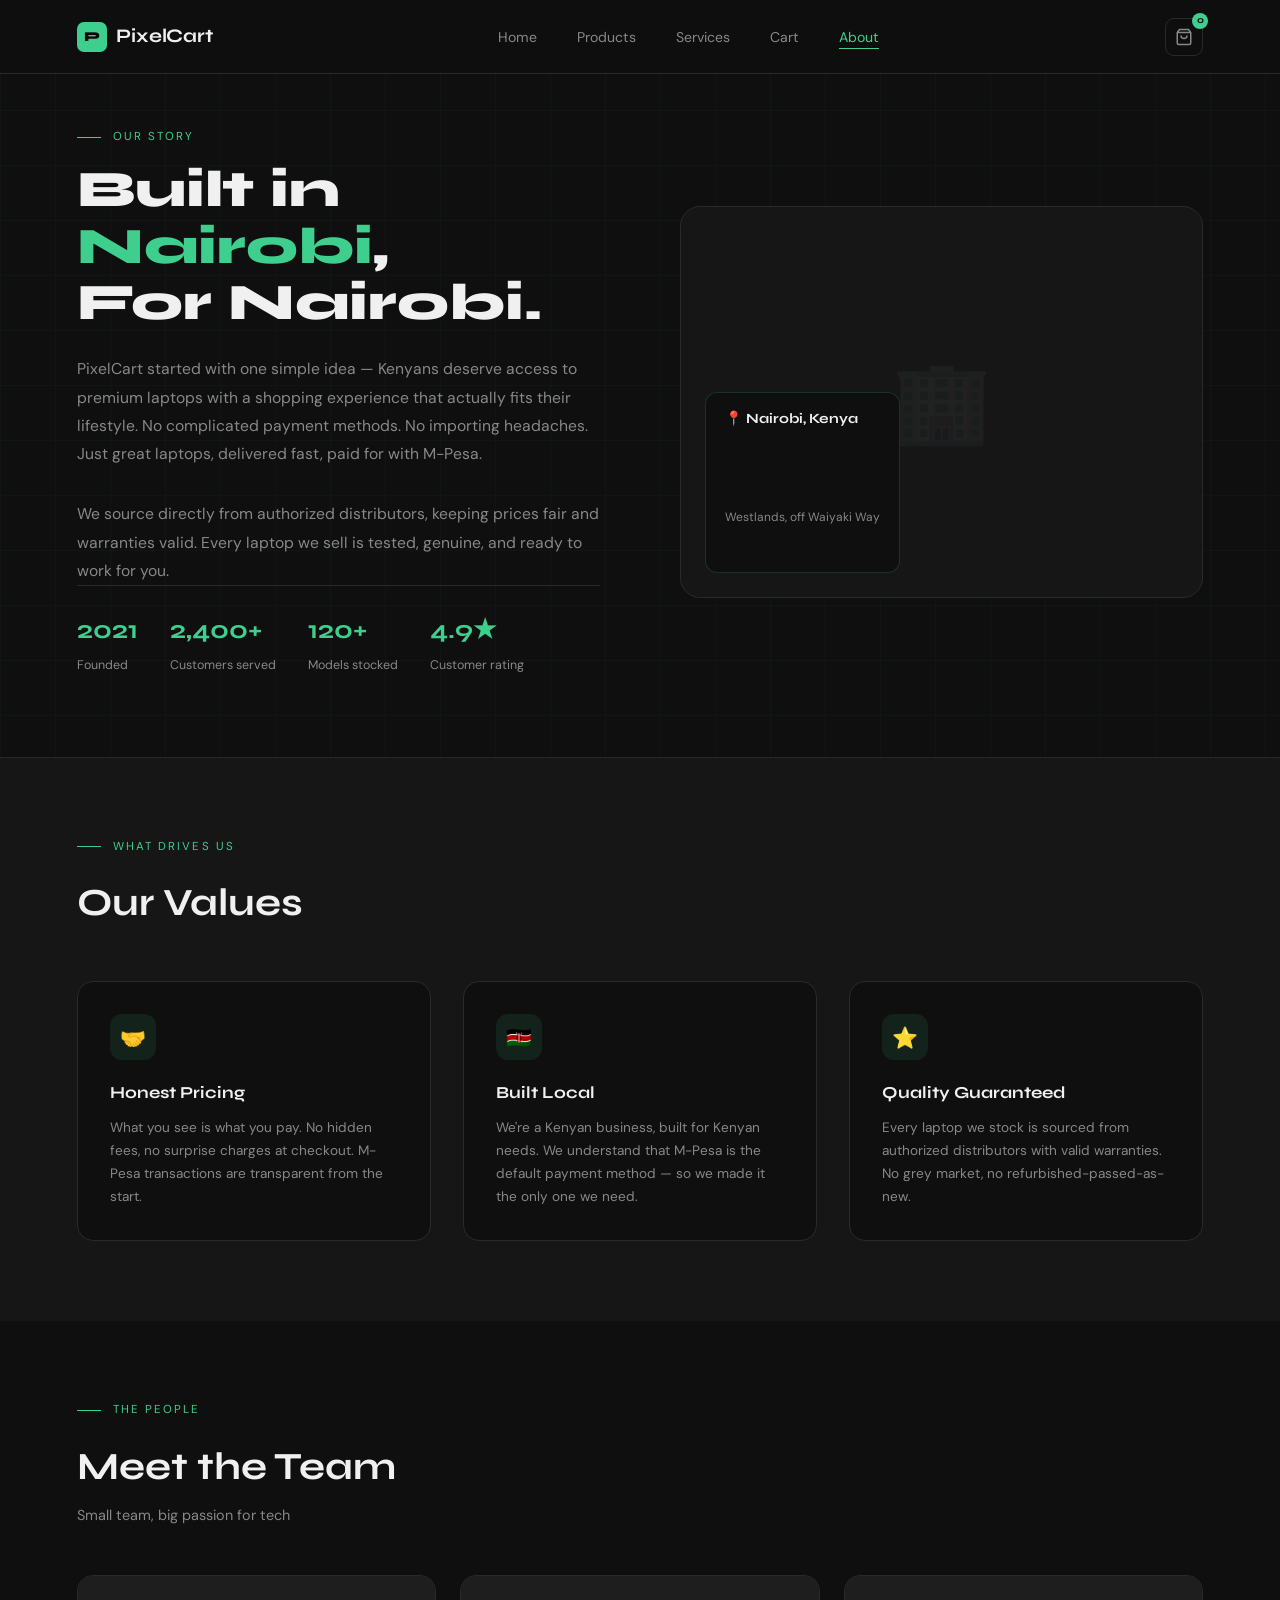
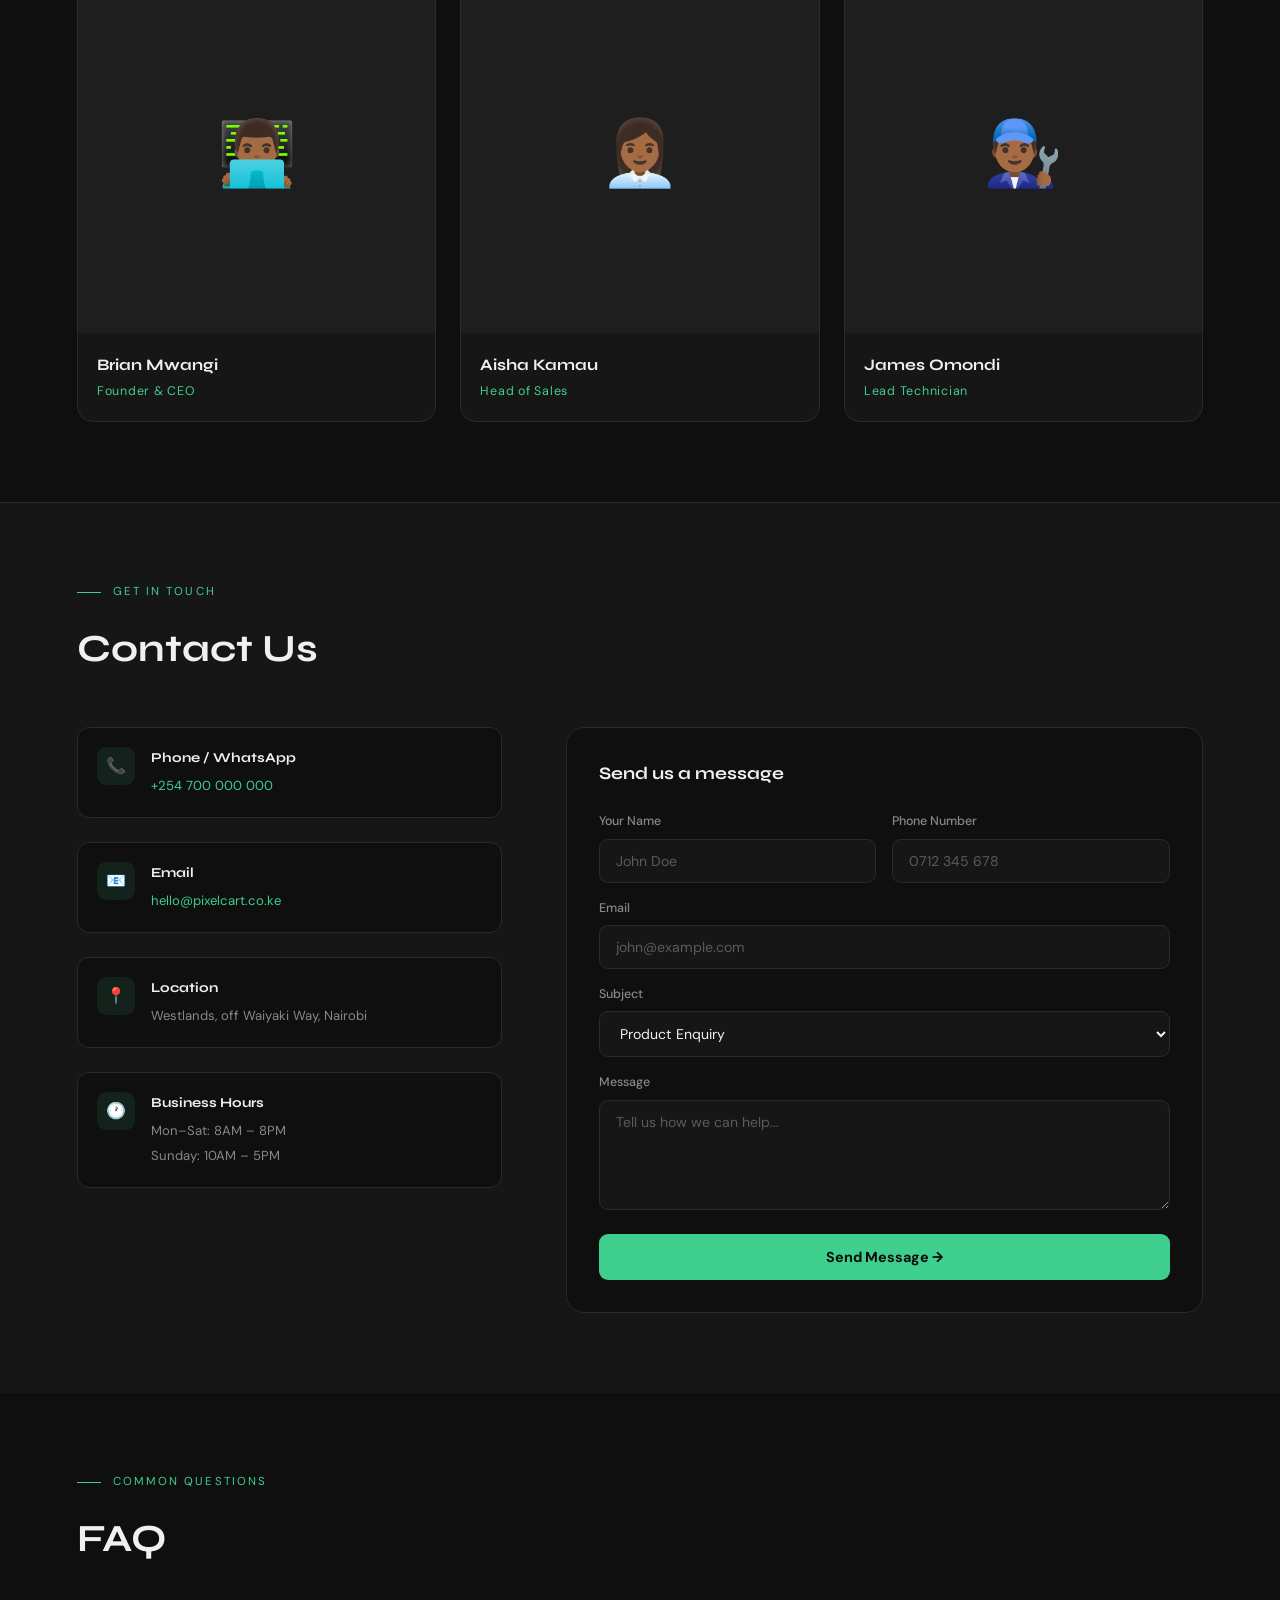
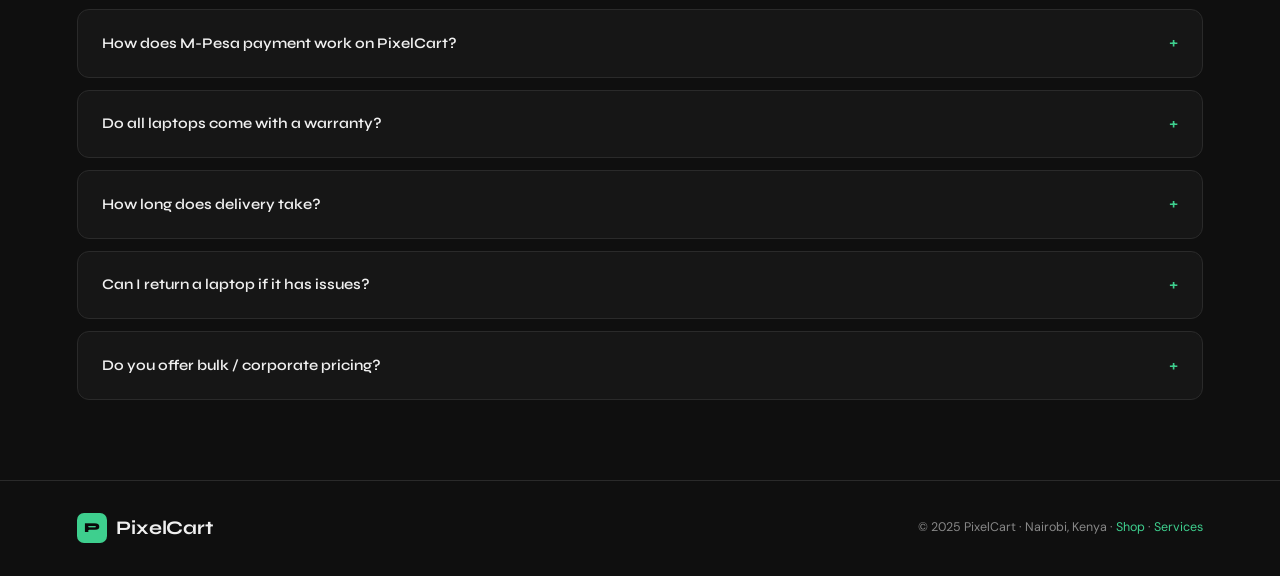
==== about.html @ 5555748d "PixelCart e-commerce site - final submission" ====
<!DOCTYPE html>
<html lang="en">

<head>
    <meta charset="UTF-8" />
    <meta name="viewport" content="width=device-width, initial-scale=1.0" />
    <title>About — PixelCart</title>
    <link rel="preconnect" href="https://fonts.googleapis.com">
    <link
        href="https://fonts.googleapis.com/css2?family=Syne:wght@400;600;700;800&family=DM+Sans:wght@300;400;500&display=swap"
        rel="stylesheet">
    <link rel="stylesheet" href="css/style.css" />
    <style>
        /* HERO */
        .about-hero {
            padding: 8rem var(--spacing-xl) 5rem;
            display: grid;
            grid-template-columns: 1fr 1fr;
            gap: 5rem;
            align-items: center;
            position: relative;
            overflow: hidden;
        }

        .about-hero::before {
            content: '';
            position: absolute;
            inset: 0;
            background-image:
                linear-gradient(rgba(62, 207, 142, 0.03) 1px, transparent 1px),
                linear-gradient(90deg, rgba(62, 207, 142, 0.03) 1px, transparent 1px);
            background-size: 55px 55px;
        }

        .hero-text {
            position: relative;
            z-index: 1;
        }

        .section-label {
            display: flex;
            align-items: center;
            gap: 0.75rem;
            font-family: var(--font-body);
            font-size: 0.72rem;
            letter-spacing: 0.18em;
            text-transform: uppercase;
            color: var(--green);
            margin-bottom: 1rem;
        }

        .section-label::before {
            content: '';
            width: 24px;
            height: 1px;
            background: var(--green);
        }

        .hero-title {
            font-family: var(--font-display);
            font-size: clamp(2.2rem, 4vw, 3.5rem);
            font-weight: 800;
            color: var(--text-primary);
            line-height: 1.1;
            margin-bottom: 1.5rem;
        }

        .hero-title span {
            color: var(--green);
        }

        .hero-body {
            font-family: var(--font-body);
            color: var(--text-muted);
            font-size: 0.98rem;
            line-height: 1.8;
            margin-bottom: 2rem;
        }

        .hero-stats {
            display: flex;
            gap: 2rem;
            padding-top: 1.5rem;
            border-top: 1px solid var(--border);
        }

        .stat-item strong {
            display: block;
            font-family: var(--font-display);
            font-size: 1.6rem;
            font-weight: 700;
            color: var(--green);
        }

        .stat-item span {
            font-family: var(--font-body);
            font-size: 0.78rem;
            color: var(--text-muted);
        }

        /* About visual */
        .about-visual {
            position: relative;
            z-index: 1;
        }

        .about-img-card {
            background: var(--surface);
            border: 1px solid var(--border);
            border-radius: 20px;
            aspect-ratio: 4/3;
            display: flex;
            align-items: center;
            justify-content: center;
            font-size: 5rem;
            color: rgba(255, 255, 255, 0.05);
            overflow: hidden;
            position: relative;
        }

        .about-float {
            position: absolute;
            bottom: 1.5rem;
            left: 1.5rem;
            background: rgba(15, 15, 15, 0.9);
            backdrop-filter: blur(10px);
            border: 1px solid rgba(62, 207, 142, 0.2);
            border-radius: 12px;
            padding: 0.9rem 1.2rem;
        }

        .about-float strong {
            display: block;
            font-family: var(--font-display);
            font-size: 0.88rem;
            color: var(--text-primary);
        }

        .about-float span {
            font-family: var(--font-body);
            font-size: 0.75rem;
            color: var(--text-muted);
        }

        /* MISSION */
        .mission-section {
            padding: 5rem var(--spacing-xl);
            background: var(--surface);
            border-top: 1px solid var(--border);
        }

        .mission-grid {
            display: grid;
            grid-template-columns: repeat(3, 1fr);
            gap: 2rem;
            margin-top: 3rem;
        }

        .mission-card {
            padding: 2rem;
            border: 1px solid var(--border);
            border-radius: 16px;
            background: var(--bg);
            transition: border-color 0.3s, transform 0.3s;
        }

        .mission-card:hover {
            border-color: rgba(62, 207, 142, 0.25);
            transform: translateY(-4px);
        }

        .mission-icon {
            width: 46px;
            height: 46px;
            background: rgba(62, 207, 142, 0.1);
            border-radius: 12px;
            display: flex;
            align-items: center;
            justify-content: center;
            font-size: 1.3rem;
            margin-bottom: 1.2rem;
        }

        .mission-card h3 {
            font-family: var(--font-display);
            font-size: 1.05rem;
            font-weight: 700;
            color: var(--text-primary);
            margin-bottom: 0.6rem;
        }

        .mission-card p {
            font-family: var(--font-body);
            font-size: 0.85rem;
            color: var(--text-muted);
            line-height: 1.7;
        }

        /* TEAM */
        .team-section {
            padding: 5rem var(--spacing-xl);
        }

        .sec-header {
            margin-bottom: 3rem;
        }

        .sec-title {
            font-family: var(--font-display);
            font-size: clamp(1.8rem, 3vw, 2.5rem);
            font-weight: 700;
            color: var(--text-primary);
        }

        .sec-sub {
            font-family: var(--font-body);
            color: var(--text-muted);
            font-size: 0.9rem;
            margin-top: 0.4rem;
        }

        .team-grid {
            display: grid;
            grid-template-columns: repeat(3, 1fr);
            gap: 1.5rem;
        }

        .team-card {
            background: var(--surface);
            border: 1px solid var(--border);
            border-radius: 16px;
            overflow: hidden;
            transition: border-color 0.3s, transform 0.3s;
        }

        .team-card:hover {
            border-color: rgba(62, 207, 142, 0.25);
            transform: translateY(-4px);
        }

        .team-avatar {
            aspect-ratio: 1;
            background: var(--surface-raised);
            display: flex;
            align-items: center;
            justify-content: center;
            font-size: 4rem;
        }

        .team-info {
            padding: 1.2rem;
        }

        .team-name {
            font-family: var(--font-display);
            font-size: 1rem;
            font-weight: 700;
            color: var(--text-primary);
            margin-bottom: 0.25rem;
        }

        .team-role {
            font-family: var(--font-body);
            font-size: 0.78rem;
            color: var(--green);
            letter-spacing: 0.06em;
        }

        /* CONTACT */
        .contact-section {
            padding: 5rem var(--spacing-xl);
            background: var(--surface);
            border-top: 1px solid var(--border);
        }

        .contact-grid {
            display: grid;
            grid-template-columns: 1fr 1.5fr;
            gap: 4rem;
            margin-top: 3rem;
            align-items: start;
        }

        .contact-info {
            display: flex;
            flex-direction: column;
            gap: 1.5rem;
        }

        .contact-item {
            display: flex;
            align-items: flex-start;
            gap: 1rem;
            padding: 1.2rem;
            background: var(--bg);
            border: 1px solid var(--border);
            border-radius: 12px;
            transition: border-color 0.2s;
        }

        .contact-item:hover {
            border-color: rgba(62, 207, 142, 0.25);
        }

        .contact-icon {
            width: 38px;
            height: 38px;
            flex-shrink: 0;
            background: rgba(62, 207, 142, 0.1);
            border-radius: 9px;
            display: flex;
            align-items: center;
            justify-content: center;
            font-size: 1rem;
        }

        .contact-item strong {
            display: block;
            font-family: var(--font-display);
            font-size: 0.85rem;
            color: var(--text-primary);
            margin-bottom: 0.2rem;
        }

        .contact-item span {
            font-family: var(--font-body);
            font-size: 0.82rem;
            color: var(--text-muted);
        }

        .contact-item a {
            color: var(--green);
            text-decoration: none;
            font-family: var(--font-body);
            font-size: 0.82rem;
        }

        /* FORM */
        .contact-form {
            background: var(--bg);
            border: 1px solid var(--border);
            border-radius: 18px;
            padding: 2rem;
        }

        .contact-form h3 {
            font-family: var(--font-display);
            font-size: 1.1rem;
            font-weight: 700;
            color: var(--text-primary);
            margin-bottom: 1.5rem;
        }

        .form-row {
            display: grid;
            grid-template-columns: 1fr 1fr;
            gap: 1rem;
        }

        .form-group {
            display: flex;
            flex-direction: column;
            gap: 0.4rem;
            margin-bottom: 1rem;
        }

        .form-label {
            font-family: var(--font-body);
            font-size: 0.78rem;
            color: var(--text-muted);
            font-weight: 500;
        }

        .form-input,
        .form-textarea,
        .form-select {
            background: var(--surface);
            border: 1px solid var(--border);
            border-radius: 9px;
            padding: 0.75rem 1rem;
            font-family: var(--font-body);
            font-size: 0.88rem;
            color: var(--text-primary);
            outline: none;
            transition: border-color 0.2s, box-shadow 0.2s;
        }

        .form-input:focus,
        .form-textarea:focus,
        .form-select:focus {
            border-color: var(--green);
            box-shadow: 0 0 0 3px rgba(62, 207, 142, 0.1);
        }

        .form-input::placeholder,
        .form-textarea::placeholder {
            color: var(--text-muted);
            opacity: 0.6;
        }

        .form-textarea {
            resize: vertical;
            min-height: 110px;
        }

        .form-select option {
            background: var(--surface);
        }

        .btn-submit {
            width: 100%;
            background: var(--green);
            color: #0a0a0a;
            font-family: var(--font-body);
            font-size: 0.9rem;
            font-weight: 700;
            padding: 0.9rem;
            border: none;
            border-radius: 9px;
            cursor: pointer;
            transition: transform 0.2s, box-shadow 0.2s;
            margin-top: 0.5rem;
        }

        .btn-submit:hover {
            transform: translateY(-2px);
            box-shadow: 0 8px 25px rgba(62, 207, 142, 0.3);
        }

        /* FAQ */
        .faq-section {
            padding: 5rem var(--spacing-xl);
        }

        .faq-list {
            margin-top: 2.5rem;
            display: flex;
            flex-direction: column;
            gap: 0.75rem;
        }

        .faq-item {
            background: var(--surface);
            border: 1px solid var(--border);
            border-radius: 12px;
            overflow: hidden;
        }

        .faq-q {
            padding: 1.2rem 1.5rem;
            display: flex;
            justify-content: space-between;
            align-items: center;
            font-family: var(--font-display);
            font-size: 0.92rem;
            font-weight: 600;
            color: var(--text-primary);
            cursor: pointer;
            transition: color 0.2s;
        }

        .faq-q:hover {
            color: var(--green);
        }

        .faq-toggle {
            font-size: 1.1rem;
            transition: transform 0.3s;
            color: var(--green);
        }

        .faq-item.open .faq-toggle {
            transform: rotate(45deg);
        }

        .faq-a {
            max-height: 0;
            overflow: hidden;
            transition: max-height 0.35s ease, padding 0.2s;
            font-family: var(--font-body);
            font-size: 0.85rem;
            color: var(--text-muted);
            line-height: 1.7;
            padding: 0 1.5rem;
        }

        .faq-item.open .faq-a {
            max-height: 200px;
            padding: 0 1.5rem 1.2rem;
        }

        /* FOOTER */
        footer {
            border-top: 1px solid var(--border);
            padding: 2rem var(--spacing-xl);
            display: flex;
            justify-content: space-between;
            align-items: center;
            flex-wrap: wrap;
            gap: 1rem;
        }

        footer p {
            font-family: var(--font-body);
            font-size: 0.78rem;
            color: var(--text-muted);
        }

        footer a {
            color: var(--green);
            text-decoration: none;
        }

        @media (max-width:1024px) {
            .about-hero {
                grid-template-columns: 1fr;
            }

            .about-visual {
                display: none;
            }

            .mission-grid {
                grid-template-columns: 1fr 1fr;
            }

            .team-grid {
                grid-template-columns: 1fr 1fr;
            }

            .contact-grid {
                grid-template-columns: 1fr;
            }
        }

        @media (max-width:640px) {
            .mission-grid {
                grid-template-columns: 1fr;
            }

            .team-grid {
                grid-template-columns: 1fr;
            }

            .hero-stats {
                flex-wrap: wrap;
                gap: 1.5rem;
            }

            .form-row {
                grid-template-columns: 1fr;
            }
        }
    </style>
</head>

<body>

    <nav class="navbar">
        <a href="index.html" class="nav-logo">
            <div class="logo-icon">P</div>PixelCart
        </a>
        <ul class="nav-links">
            <li><a href="index.html">Home</a></li>
            <li><a href="products.html">Products</a></li>
            <li><a href="services.html">Services</a></li>
            <li><a href="cart.html">Cart</a></li>
            <li><a href="about.html" class="active">About</a></li>
        </ul>
        <div class="nav-actions">
            <a href="cart.html" class="nav-cart">
                <svg width="18" height="18" viewBox="0 0 24 24" fill="none" stroke="currentColor" stroke-width="2">
                    <path d="M6 2L3 6v14a2 2 0 002 2h14a2 2 0 002-2V6l-3-4z" />
                    <line x1="3" y1="6" x2="21" y2="6" />
                    <path d="M16 10a4 4 0 01-8 0" />
                </svg>
                <span class="cart-count" id="cartCount">0</span>
            </a>
        </div>
    </nav>

    <!-- ABOUT HERO -->
    <section class="about-hero">
        <div class="hero-text">
            <div class="section-label">Our story</div>
            <h1 class="hero-title">
                Built in <span>Nairobi</span>,<br>
                For Nairobi.
            </h1>
            <p class="hero-body">
                PixelCart started with one simple idea — Kenyans deserve access to premium laptops
                with a shopping experience that actually fits their lifestyle. No complicated payment
                methods. No importing headaches. Just great laptops, delivered fast, paid for with M-Pesa.
            </p>
            <p class="hero-body" style="margin-bottom:0;">
                We source directly from authorized distributors, keeping prices fair and warranties valid.
                Every laptop we sell is tested, genuine, and ready to work for you.
            </p>
            <div class="hero-stats">
                <div class="stat-item">
                    <strong>2021</strong>
                    <span>Founded</span>
                </div>
                <div class="stat-item">
                    <strong>2,400+</strong>
                    <span>Customers served</span>
                </div>
                <div class="stat-item">
                    <strong>120+</strong>
                    <span>Models stocked</span>
                </div>
                <div class="stat-item">
                    <strong>4.9★</strong>
                    <span>Customer rating</span>
                </div>
            </div>
        </div>
        <div class="about-visual">
            <div class="about-img-card">
                <!-- <img src="images/team-photo.jpg" alt="PixelCart team"> -->
                🏢
                <div class="about-float">
                    <strong>📍 Nairobi, Kenya</strong>
                    <span>Westlands, off Waiyaki Way</span>
                </div>
            </div>
        </div>
    </section>

    <!-- MISSION -->
    <section class="mission-section">
        <div class="section-label">What drives us</div>
        <h2 class="sec-title"
            style="font-family:var(--font-display);font-size:clamp(1.8rem,3vw,2.5rem);font-weight:700;color:var(--text-primary);margin-top:0.5rem;">
            Our Values</h2>
        <div class="mission-grid">
            <div class="mission-card">
                <div class="mission-icon">🤝</div>
                <h3>Honest Pricing</h3>
                <p>What you see is what you pay. No hidden fees, no surprise charges at checkout. M-Pesa transactions
                    are transparent from the start.</p>
            </div>
            <div class="mission-card">
                <div class="mission-icon">🇰🇪</div>
                <h3>Built Local</h3>
                <p>We're a Kenyan business, built for Kenyan needs. We understand that M-Pesa is the default payment
                    method — so we made it the only one we need.</p>
            </div>
            <div class="mission-card">
                <div class="mission-icon">⭐</div>
                <h3>Quality Guaranteed</h3>
                <p>Every laptop we stock is sourced from authorized distributors with valid warranties. No grey market,
                    no refurbished-passed-as-new.</p>
            </div>
        </div>
    </section>

    <!-- TEAM -->
    <section class="team-section">
        <div class="sec-header">
            <div class="section-label">The people</div>
            <h2 class="sec-title">Meet the Team</h2>
            <p class="sec-sub">Small team, big passion for tech</p>
        </div>
        <div class="team-grid">
            <div class="team-card">
                <div class="team-avatar">👨🏾‍💻</div>
                <div class="team-info">
                    <div class="team-name">Brian Mwangi</div>
                    <div class="team-role">Founder & CEO</div>
                </div>
            </div>
            <div class="team-card">
                <div class="team-avatar">👩🏾‍💼</div>
                <div class="team-info">
                    <div class="team-name">Aisha Kamau</div>
                    <div class="team-role">Head of Sales</div>
                </div>
            </div>
            <div class="team-card">
                <div class="team-avatar">👨🏾‍🔧</div>
                <div class="team-info">
                    <div class="team-name">James Omondi</div>
                    <div class="team-role">Lead Technician</div>
                </div>
            </div>
        </div>
    </section>

    <!-- CONTACT -->
    <section class="contact-section" id="contact">
        <div class="section-label">Get in touch</div>
        <h2 class="sec-title">Contact Us</h2>
        <div class="contact-grid">
            <!-- INFO -->
            <div class="contact-info">
                <div class="contact-item">
                    <div class="contact-icon">📞</div>
                    <div>
                        <strong>Phone / WhatsApp</strong>
                        <a href="tel:+254700000000">+254 700 000 000</a>
                    </div>
                </div>
                <div class="contact-item">
                    <div class="contact-icon">📧</div>
                    <div>
                        <strong>Email</strong>
                        <a href="mailto:hello@pixelcart.co.ke">hello@pixelcart.co.ke</a>
                    </div>
                </div>
                <div class="contact-item">
                    <div class="contact-icon">📍</div>
                    <div>
                        <strong>Location</strong>
                        <span>Westlands, off Waiyaki Way, Nairobi</span>
                    </div>
                </div>
                <div class="contact-item">
                    <div class="contact-icon">🕐</div>
                    <div>
                        <strong>Business Hours</strong>
                        <span>Mon–Sat: 8AM – 8PM<br>Sunday: 10AM – 5PM</span>
                    </div>
                </div>
            </div>

            <!-- FORM -->
            <div class="contact-form">
                <h3>Send us a message</h3>
                <div class="form-row">
                    <div class="form-group">
                        <label class="form-label">Your Name</label>
                        <input class="form-input" type="text" placeholder="John Doe" />
                    </div>
                    <div class="form-group">
                        <label class="form-label">Phone Number</label>
                        <input class="form-input" type="tel" placeholder="0712 345 678" />
                    </div>
                </div>
                <div class="form-group">
                    <label class="form-label">Email</label>
                    <input class="form-input" type="email" placeholder="john@example.com" />
                </div>
                <div class="form-group">
                    <label class="form-label">Subject</label>
                    <select class="form-select">
                        <option>Product Enquiry</option>
                        <option>Repair Service</option>
                        <option>Trade-In</option>
                        <option>Order Issue</option>
                        <option>Other</option>
                    </select>
                </div>
                <div class="form-group">
                    <label class="form-label">Message</label>
                    <textarea class="form-textarea" placeholder="Tell us how we can help..."></textarea>
                </div>
                <!-- TODO: wire to PHP mailer -->
                <button class="btn-submit">Send Message →</button>
            </div>
        </div>
    </section>

    <!-- FAQ -->
    <section class="faq-section">
        <div class="section-label">Common questions</div>
        <h2 class="sec-title">FAQ</h2>
        <div class="faq-list">
            <div class="faq-item">
                <div class="faq-q" onclick="toggleFaq(this)">
                    How does M-Pesa payment work on PixelCart?
                    <span class="faq-toggle">+</span>
                </div>
                <div class="faq-a">
                    At checkout, you enter your Safaricom number. We send an STK Push prompt to your phone — just enter
                    your M-Pesa PIN and the payment is confirmed instantly. Your order is placed as soon as we receive
                    confirmation from Safaricom's Daraja API.
                </div>
            </div>
            <div class="faq-item">
                <div class="faq-q" onclick="toggleFaq(this)">
                    Do all laptops come with a warranty?
                    <span class="faq-toggle">+</span>
                </div>
                <div class="faq-a">
                    Yes. All laptops sold on PixelCart come with a minimum 1-year manufacturer warranty. We only stock
                    from authorized distributors so your warranty is always valid.
                </div>
            </div>
            <div class="faq-item">
                <div class="faq-q" onclick="toggleFaq(this)">
                    How long does delivery take?
                    <span class="faq-toggle">+</span>
                </div>
                <div class="faq-a">
                    Within Nairobi CBD and Westlands — same day delivery. Other Nairobi areas — next business day.
                    Outside Nairobi — 2–3 business days via courier.
                </div>
            </div>
            <div class="faq-item">
                <div class="faq-q" onclick="toggleFaq(this)">
                    Can I return a laptop if it has issues?
                    <span class="faq-toggle">+</span>
                </div>
                <div class="faq-a">
                    Yes — we have a 7-day return policy for hardware defects. If your laptop has an issue that isn't
                    user-caused, contact us and we'll arrange a pickup and replacement or refund.
                </div>
            </div>
            <div class="faq-item">
                <div class="faq-q" onclick="toggleFaq(this)">
                    Do you offer bulk / corporate pricing?
                    <span class="faq-toggle">+</span>
                </div>
                <div class="faq-a">
                    Absolutely. For orders of 5+ units, contact us directly via WhatsApp or email for special pricing
                    and flexible payment arrangements.
                </div>
            </div>
        </div>
    </section>

    <footer>
        <a href="index.html" class="nav-logo">
            <div class="logo-icon">P</div>PixelCart
        </a>
        <p>© 2025 PixelCart · Nairobi, Kenya · <a href="products.html">Shop</a> · <a href="services.html">Services</a>
        </p>
    </footer>

    <script src="js/main.js"></script>
    <script>
        document.getElementById('cartCount').textContent = Cart.count();

        function toggleFaq(el) {
            const item = el.parentElement;
            const isOpen = item.classList.contains('open');
            document.querySelectorAll('.faq-item').forEach(i => i.classList.remove('open'));
            if (!isOpen) item.classList.add('open');
        }
    </script>
</body>

</html>
---- css/style.css ----
/* ══════════════════════════════════════
   PIXELCART — Global Stylesheet
   style.css
   ══════════════════════════════════════ */

/* ── FONTS ── */
@import url('https://fonts.googleapis.com/css2?family=Syne:wght@400;600;700;800&family=DM+Sans:wght@300;400;500&display=swap');

/* ── CSS VARIABLES ── */
:root {
    /* Colors */
    --bg: #0f0f0f;
    --surface: #161616;
    --surface-raised: #1e1e1e;
    --border: #2a2a2a;
    --green: #3ECF8E;
    --green-dim: rgba(62, 207, 142, 0.12);
    --text-primary: #f0f0f0;
    --text-muted: #888888;

    /* Typography */
    --font-display: 'Syne', sans-serif;
    --font-body: 'DM Sans', sans-serif;

    /* Spacing */
    --spacing-xl: clamp(1.5rem, 6vw, 6rem);

    /* Transitions */
    --transition: 0.2s ease;
}

/* ── RESET ── */
*,
*::before,
*::after {
    box-sizing: border-box;
    margin: 0;
    padding: 0;
}

html {
    scroll-behavior: smooth;
    -webkit-font-smoothing: antialiased;
}

body {
    background: var(--bg);
    color: var(--text-primary);
    font-family: var(--font-body);
    line-height: 1.6;
    overflow-x: hidden;
}

img {
    max-width: 100%;
    display: block;
}

a {
    color: inherit;
}

ul {
    list-style: none;
}

/* ── SCROLLBAR ── */
::-webkit-scrollbar {
    width: 6px;
}

::-webkit-scrollbar-track {
    background: var(--bg);
}

::-webkit-scrollbar-thumb {
    background: var(--border);
    border-radius: 99px;
}

::-webkit-scrollbar-thumb:hover {
    background: var(--green);
}

/* ── SELECTION ── */
::selection {
    background: rgba(62, 207, 142, 0.25);
    color: var(--text-primary);
}

/* ══ NAVBAR ══ */
.navbar {
    position: fixed;
    top: 0;
    left: 0;
    right: 0;
    z-index: 100;
    display: flex;
    align-items: center;
    justify-content: space-between;
    padding: 1.1rem var(--spacing-xl);
    background: rgba(15, 15, 15, 0.85);
    backdrop-filter: blur(14px);
    -webkit-backdrop-filter: blur(14px);
    border-bottom: 1px solid var(--border);
    transition: border-color var(--transition);
}

.nav-logo {
    display: flex;
    align-items: center;
    gap: 0.6rem;
    font-family: var(--font-display);
    font-size: 1.2rem;
    font-weight: 700;
    color: var(--text-primary);
    text-decoration: none;
    letter-spacing: -0.01em;
}

.logo-icon {
    width: 30px;
    height: 30px;
    background: var(--green);
    color: #0a0a0a;
    font-family: var(--font-display);
    font-weight: 800;
    font-size: 0.85rem;
    border-radius: 7px;
    display: flex;
    align-items: center;
    justify-content: center;
}

.nav-links {
    display: flex;
    align-items: center;
    gap: 2.5rem;
}

.nav-links a {
    font-family: var(--font-body);
    font-size: 0.88rem;
    color: var(--text-muted);
    text-decoration: none;
    transition: color var(--transition);
    position: relative;
}

.nav-links a::after {
    content: '';
    position: absolute;
    bottom: -3px;
    left: 0;
    width: 0;
    height: 1px;
    background: var(--green);
    transition: width 0.25s ease;
}

.nav-links a:hover,
.nav-links a.active {
    color: var(--text-primary);
}

.nav-links a:hover::after,
.nav-links a.active::after {
    width: 100%;
}

.nav-links a.active {
    color: var(--green);
}

.nav-actions {
    display: flex;
    align-items: center;
    gap: 1rem;
}

.nav-cart {
    position: relative;
    display: flex;
    align-items: center;
    justify-content: center;
    width: 38px;
    height: 38px;
    border: 1px solid var(--border);
    border-radius: 9px;
    color: var(--text-muted);
    text-decoration: none;
    transition: border-color var(--transition), color var(--transition);
}

.nav-cart:hover {
    border-color: var(--green);
    color: var(--green);
}

.cart-count {
    position: absolute;
    top: -6px;
    right: -6px;
    background: var(--green);
    color: #0a0a0a;
    font-family: var(--font-display);
    font-size: 0.6rem;
    font-weight: 700;
    width: 16px;
    height: 16px;
    border-radius: 50%;
    display: flex;
    align-items: center;
    justify-content: center;
}

/* ── MOBILE NAV ── */
@media (max-width: 768px) {
    .nav-links {
        display: none;
    }
}
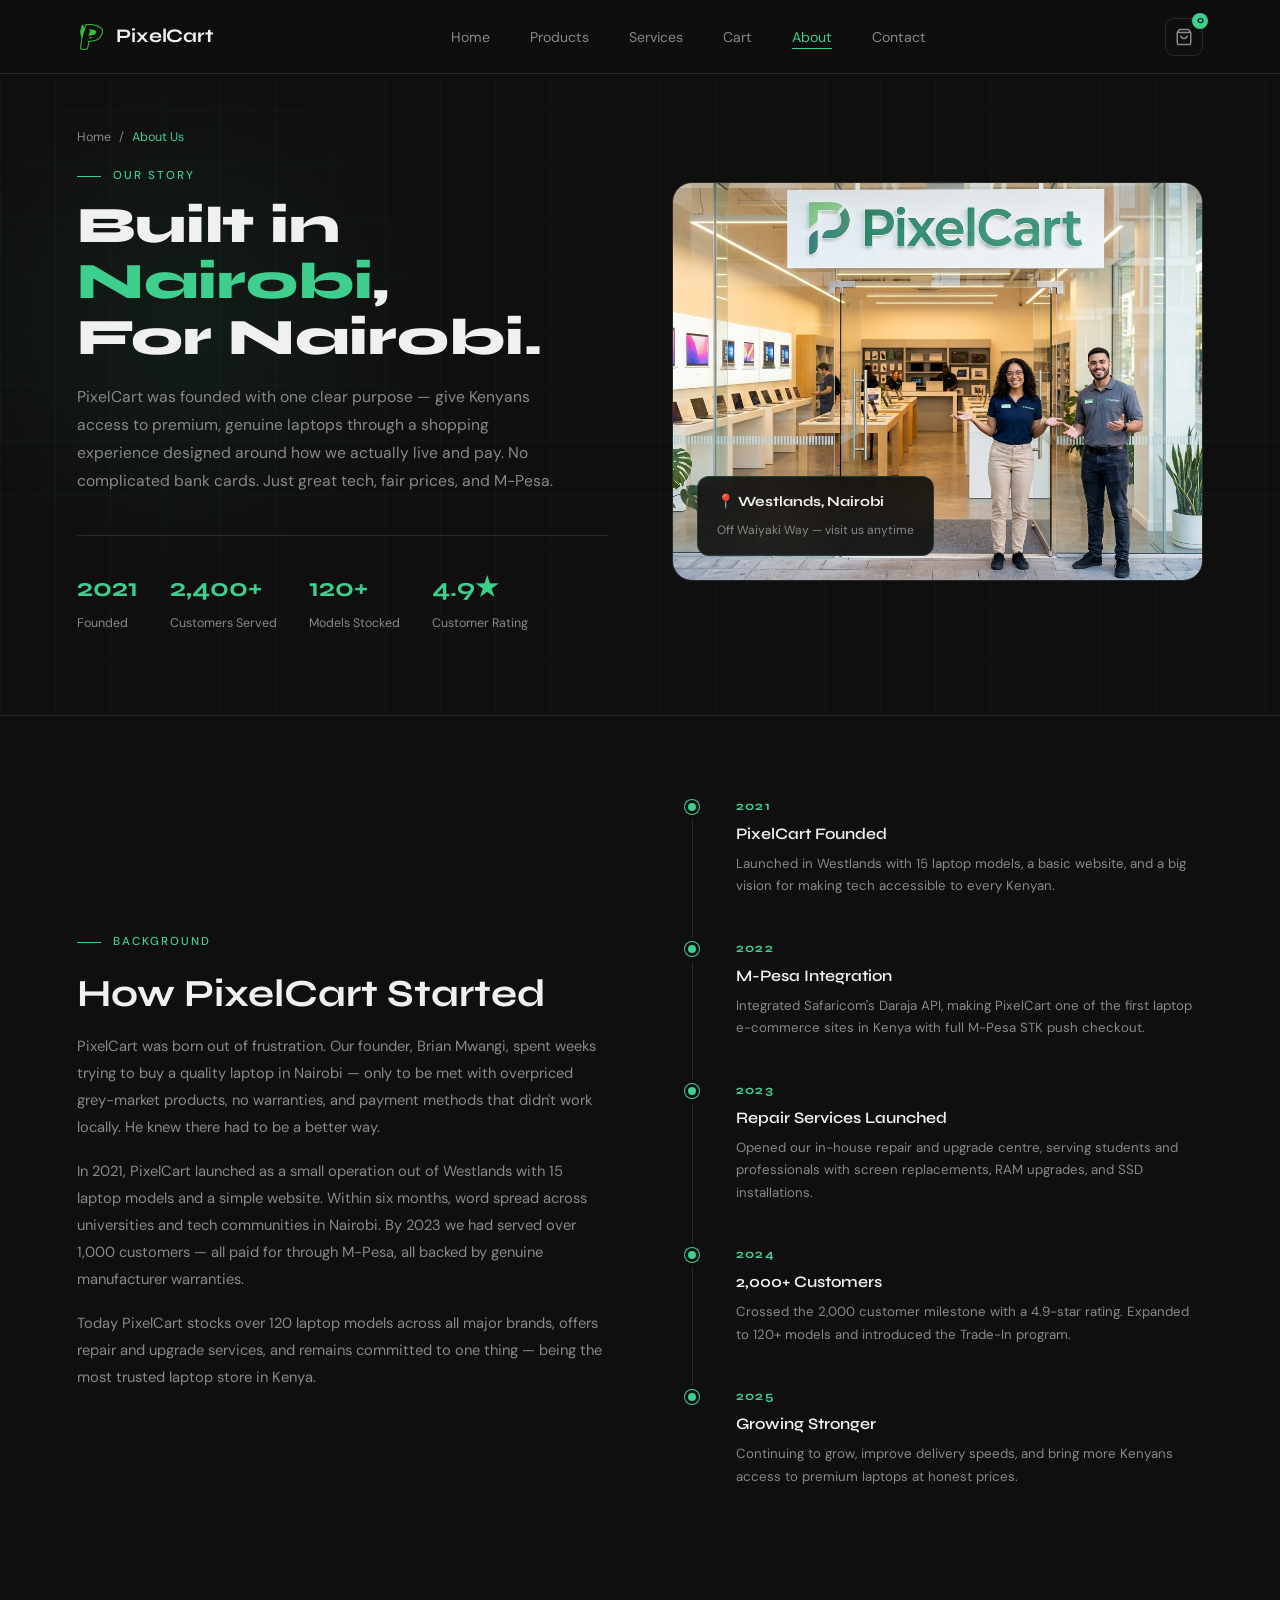
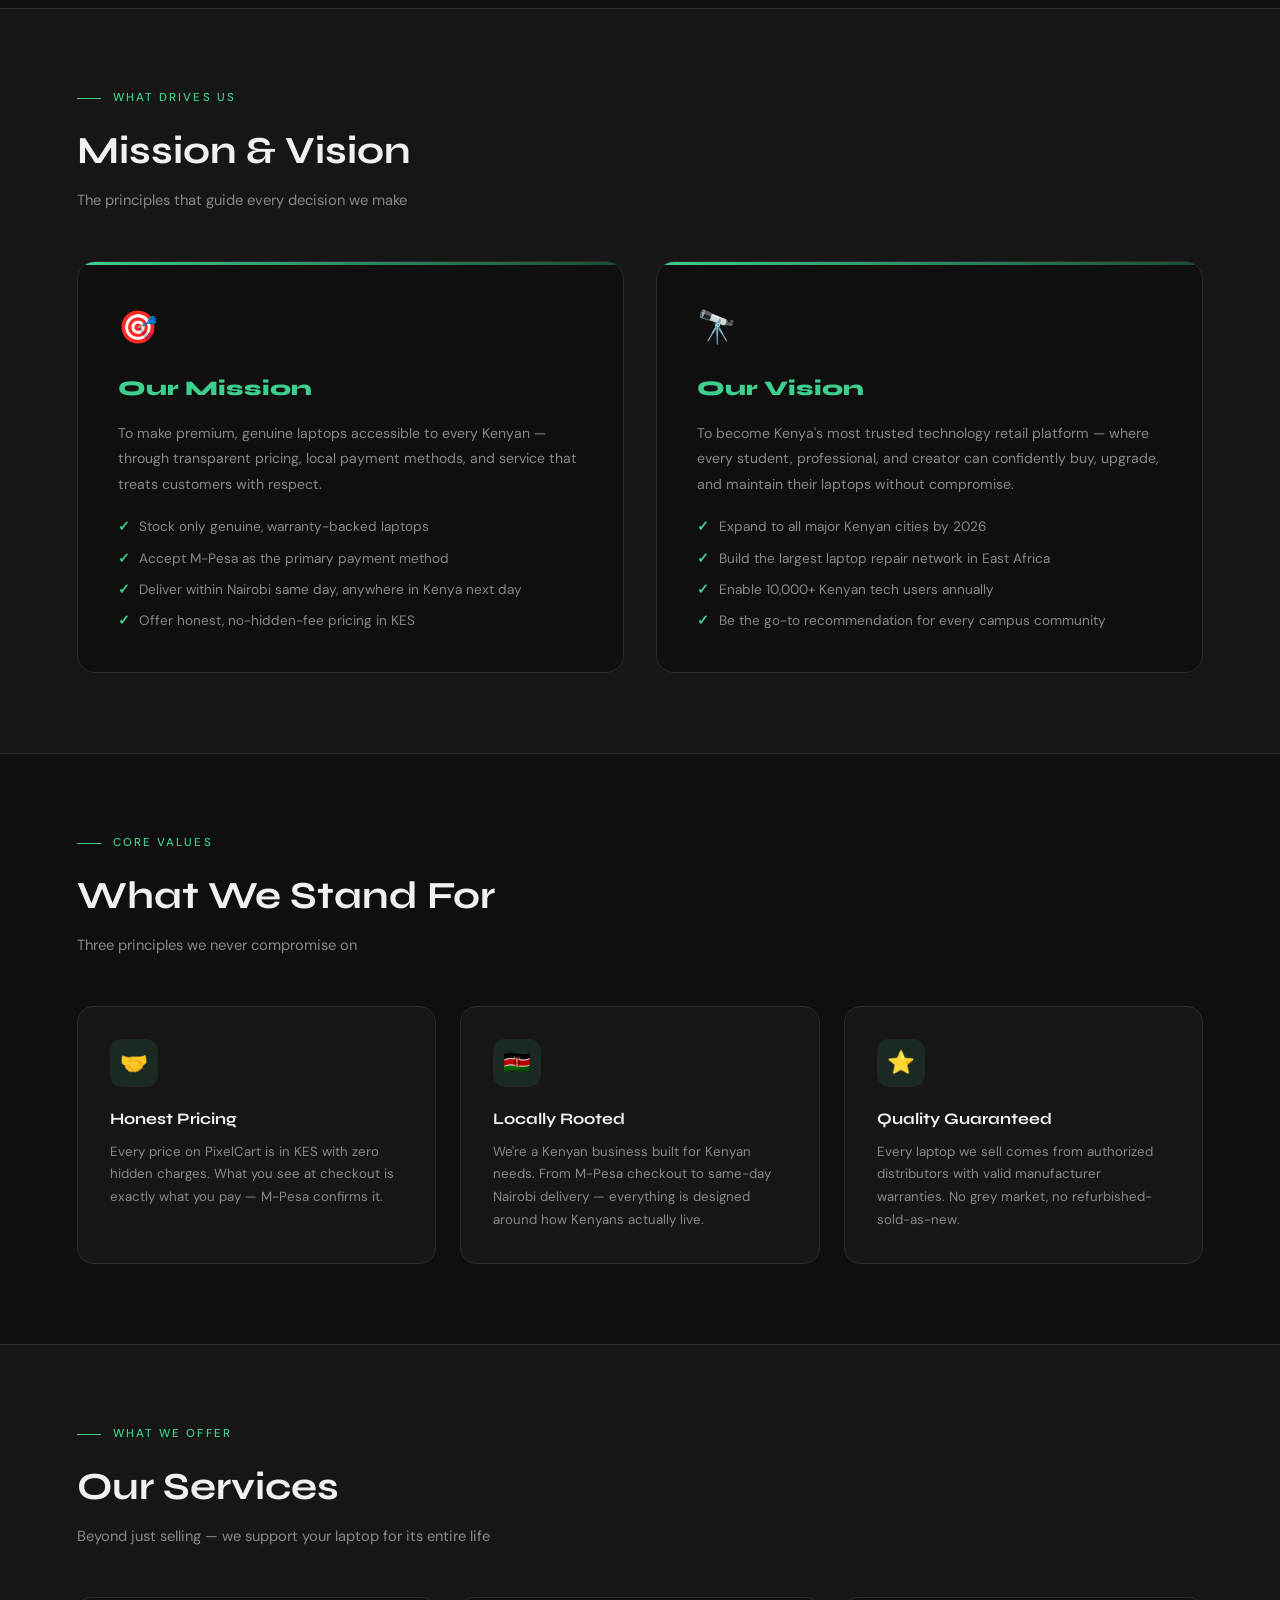
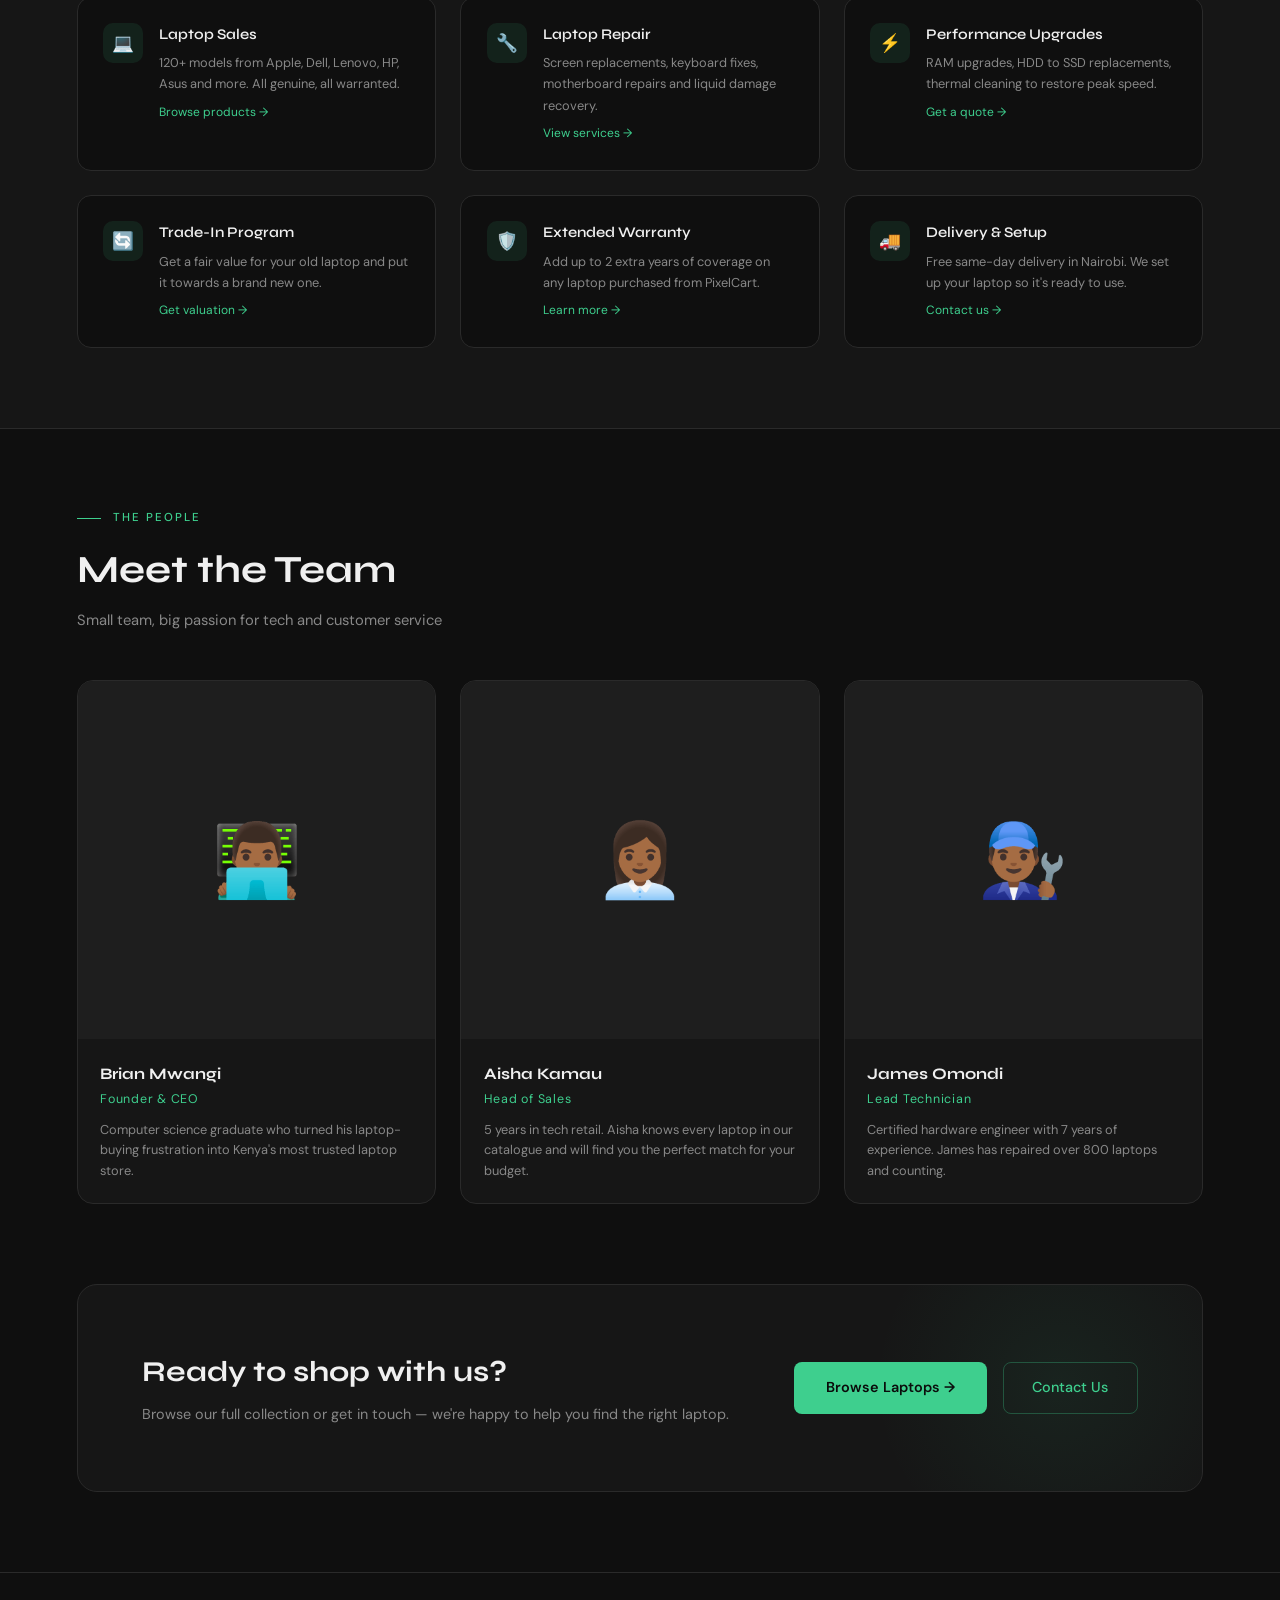
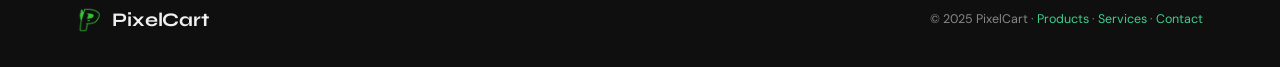
==== commit e0029945: "feat: updated chnages" ====
--- a/about.html
+++ b/about.html
@@ -4,37 +4,82 @@
 <head>
     <meta charset="UTF-8" />
     <meta name="viewport" content="width=device-width, initial-scale=1.0" />
-    <title>About — PixelCart</title>
+    <title>About Us — PixelCart</title>
+    <link rel="icon" type="image/png" href="images/logo.png" />
     <link rel="preconnect" href="https://fonts.googleapis.com">
     <link
         href="https://fonts.googleapis.com/css2?family=Syne:wght@400;600;700;800&family=DM+Sans:wght@300;400;500&display=swap"
         rel="stylesheet">
     <link rel="stylesheet" href="css/style.css" />
+
     <style>
-        /* HERO */
-        .about-hero {
+        /* ════════════════════════════
+       ABOUT.HTML — PAGE STYLES
+    ════════════════════════════ */
+
+        /* ── PAGE HEADER ── */
+        .page-header {
             padding: 8rem var(--spacing-xl) 5rem;
             display: grid;
             grid-template-columns: 1fr 1fr;
-            gap: 5rem;
+            gap: 4rem;
             align-items: center;
             position: relative;
             overflow: hidden;
         }
 
-        .about-hero::before {
+        .page-header::before {
             content: '';
             position: absolute;
             inset: 0;
             background-image:
-                linear-gradient(rgba(62, 207, 142, 0.03) 1px, transparent 1px),
-                linear-gradient(90deg, rgba(62, 207, 142, 0.03) 1px, transparent 1px);
+                linear-gradient(rgba(62, 207, 142, 0.04) 1px, transparent 1px),
+                linear-gradient(90deg, rgba(62, 207, 142, 0.04) 1px, transparent 1px);
             background-size: 55px 55px;
-        }
-
-        .hero-text {
+            pointer-events: none;
+        }
+
+        .page-header::after {
+            content: '';
+            position: absolute;
+            top: 10%;
+            left: -5%;
+            width: 500px;
+            height: 500px;
+            background: radial-gradient(ellipse, rgba(62, 207, 142, 0.07) 0%, transparent 70%);
+            pointer-events: none;
+        }
+
+        .header-text {
             position: relative;
             z-index: 1;
+            opacity: 0;
+            transform: translateY(24px);
+            animation: fadeUp 0.7s ease forwards 0.15s;
+        }
+
+        .breadcrumb {
+            display: flex;
+            align-items: center;
+            gap: 0.5rem;
+            font-family: var(--font-body);
+            font-size: 0.78rem;
+            color: var(--text-muted);
+            margin-bottom: 1.2rem;
+        }
+
+        .breadcrumb a {
+            color: var(--text-muted);
+            text-decoration: none;
+            transition: color 0.2s;
+        }
+
+        .breadcrumb a:hover {
+            color: var(--green);
+        }
+
+        .breadcrumb span {
+            color: var(--green);
         }
 
         .section-label {
@@ -46,7 +91,8 @@
             letter-spacing: 0.18em;
             text-transform: uppercase;
             color: var(--green);
-            margin-bottom: 1rem;
+            font-weight: 500;
+            margin-bottom: 0.75rem;
         }
 
         .section-label::before {
@@ -56,31 +102,32 @@
             background: var(--green);
         }
 
-        .hero-title {
+        .page-title {
             font-family: var(--font-display);
             font-size: clamp(2.2rem, 4vw, 3.5rem);
             font-weight: 800;
             color: var(--text-primary);
             line-height: 1.1;
-            margin-bottom: 1.5rem;
-        }
-
-        .hero-title span {
+            margin-bottom: 1rem;
+        }
+
+        .page-title span {
             color: var(--green);
         }
 
-        .hero-body {
+        .page-sub {
             font-family: var(--font-body);
             color: var(--text-muted);
             font-size: 0.98rem;
             line-height: 1.8;
-            margin-bottom: 2rem;
-        }
-
-        .hero-stats {
+            max-width: 480px;
+        }
+
+        .header-stats {
             display: flex;
             gap: 2rem;
-            padding-top: 1.5rem;
+            margin-top: 2.5rem;
+            padding-top: 2rem;
             border-top: 1px solid var(--border);
         }
 
@@ -98,131 +145,467 @@
             color: var(--text-muted);
         }
 
-        /* About visual */
-        .about-visual {
+        /* ── HEADER IMAGE ── */
+        .header-visual {
             position: relative;
             z-index: 1;
+            opacity: 0;
+            transform: translateX(24px);
+            animation: fadeLeft 0.7s ease forwards 0.35s;
+        }
+
+        @keyframes fadeLeft {
+            to {
+                opacity: 1;
+                transform: translateX(0);
+            }
         }
 
         .about-img-card {
+            border-radius: 20px;
+            overflow: hidden;
+            border: 1px solid var(--border);
+            aspect-ratio: 4/3;
+            position: relative;
             background: var(--surface);
-            border: 1px solid var(--border);
-            border-radius: 20px;
-            aspect-ratio: 4/3;
-            display: flex;
-            align-items: center;
-            justify-content: center;
-            font-size: 5rem;
-            color: rgba(255, 255, 255, 0.05);
-            overflow: hidden;
-            position: relative;
-        }
-
-        .about-float {
+        }
+
+        .about-img-card img {
+            width: 100%;
+            height: 100%;
+            object-fit: cover;
+            display: block;
+        }
+
+        .img-float {
             position: absolute;
             bottom: 1.5rem;
             left: 1.5rem;
-            background: rgba(15, 15, 15, 0.9);
-            backdrop-filter: blur(10px);
+            background: rgba(12, 12, 12, 0.88);
+            backdrop-filter: blur(12px);
             border: 1px solid rgba(62, 207, 142, 0.2);
             border-radius: 12px;
-            padding: 0.9rem 1.2rem;
-        }
-
-        .about-float strong {
+            padding: 0.85rem 1.2rem;
+        }
+
+        .img-float strong {
             display: block;
             font-family: var(--font-display);
             font-size: 0.88rem;
             color: var(--text-primary);
-        }
-
-        .about-float span {
+            margin-bottom: 0.15rem;
+        }
+
+        .img-float span {
             font-family: var(--font-body);
             font-size: 0.75rem;
             color: var(--text-muted);
         }
 
-        /* MISSION */
-        .mission-section {
+        /* ── SHARED SECTION STYLES ── */
+        .sec-title {
+            font-family: var(--font-display);
+            font-size: clamp(1.7rem, 3vw, 2.4rem);
+            font-weight: 700;
+            color: var(--text-primary);
+            margin-bottom: 0.5rem;
+        }
+
+        .sec-sub {
+            font-family: var(--font-body);
+            color: var(--text-muted);
+            font-size: 0.92rem;
+            margin-bottom: 3rem;
+        }
+
+        .body-text {
+            font-family: var(--font-body);
+            font-size: 0.92rem;
+            color: var(--text-muted);
+            line-height: 1.85;
+        }
+
+        .body-text+.body-text {
+            margin-top: 1rem;
+        }
+
+        /* ── BACKGROUND / HISTORY ── */
+        .history-section {
+            padding: 5rem var(--spacing-xl);
+            border-top: 1px solid var(--border);
+        }
+
+        .history-grid {
+            display: grid;
+            grid-template-columns: 1fr 1fr;
+            gap: 4rem;
+            align-items: center;
+        }
+
+        .history-text {}
+
+        .timeline {
+            display: flex;
+            flex-direction: column;
+            gap: 0;
+        }
+
+        .timeline-item {
+            display: flex;
+            gap: 1.5rem;
+            position: relative;
+            opacity: 0;
+            transform: translateX(20px);
+            transition: opacity 0.5s ease, transform 0.5s ease;
+        }
+
+        .timeline-item.visible {
+            opacity: 1;
+            transform: translateX(0);
+        }
+
+        .timeline-left {
+            display: flex;
+            flex-direction: column;
+            align-items: center;
+            flex-shrink: 0;
+            width: 40px;
+        }
+
+        .t-dot {
+            width: 14px;
+            height: 14px;
+            flex-shrink: 0;
+            background: var(--green);
+            border-radius: 50%;
+            border: 3px solid var(--bg);
+            box-shadow: 0 0 0 1px var(--green);
+            margin-top: 4px;
+        }
+
+        .t-line {
+            width: 1px;
+            flex: 1;
+            background: var(--border);
+            margin-top: 6px;
+        }
+
+        .timeline-item:last-child .t-line {
+            display: none;
+        }
+
+        .timeline-content {
+            padding-bottom: 2.5rem;
+        }
+
+        .t-year {
+            font-family: var(--font-display);
+            font-size: 0.78rem;
+            font-weight: 700;
+            color: var(--green);
+            letter-spacing: 0.1em;
+            margin-bottom: 0.3rem;
+        }
+
+        .t-title {
+            font-family: var(--font-display);
+            font-size: 1rem;
+            font-weight: 600;
+            color: var(--text-primary);
+            margin-bottom: 0.4rem;
+        }
+
+        .t-desc {
+            font-family: var(--font-body);
+            font-size: 0.83rem;
+            color: var(--text-muted);
+            line-height: 1.7;
+        }
+
+        /* ── MISSION & VISION ── */
+        .mv-section {
             padding: 5rem var(--spacing-xl);
             background: var(--surface);
             border-top: 1px solid var(--border);
-        }
-
-        .mission-grid {
+            border-bottom: 1px solid var(--border);
+        }
+
+        .mv-grid {
+            display: grid;
+            grid-template-columns: 1fr 1fr;
+            gap: 2rem;
+            margin-top: 3rem;
+        }
+
+        .mv-card {
+            border-radius: 18px;
+            padding: 2.5rem;
+            border: 1px solid var(--border);
+            position: relative;
+            overflow: hidden;
+            opacity: 0;
+            animation: fadeUp 0.6s ease forwards;
+        }
+
+        .mv-card:nth-child(1) {
+            animation-delay: 0.1s;
+            background: var(--bg);
+        }
+
+        .mv-card:nth-child(2) {
+            animation-delay: 0.2s;
+            background: var(--bg);
+        }
+
+        .mv-card::before {
+            content: '';
+            position: absolute;
+            top: 0;
+            left: 0;
+            right: 0;
+            height: 3px;
+            background: linear-gradient(90deg, var(--green), rgba(62, 207, 142, 0.3));
+        }
+
+        .mv-icon {
+            font-size: 2rem;
+            margin-bottom: 1.2rem;
+            display: block;
+        }
+
+        .mv-card h3 {
+            font-family: var(--font-display);
+            font-size: 1.3rem;
+            font-weight: 800;
+            color: var(--green);
+            margin-bottom: 1rem;
+        }
+
+        .mv-card p {
+            font-family: var(--font-body);
+            font-size: 0.88rem;
+            color: var(--text-muted);
+            line-height: 1.8;
+        }
+
+        .mv-points {
+            list-style: none;
+            margin-top: 1.2rem;
+            display: flex;
+            flex-direction: column;
+            gap: 0.6rem;
+        }
+
+        .mv-points li {
+            font-family: var(--font-body);
+            font-size: 0.85rem;
+            color: var(--text-muted);
+            display: flex;
+            align-items: flex-start;
+            gap: 0.6rem;
+        }
+
+        .mv-points li::before {
+            content: '✓';
+            color: var(--green);
+            font-weight: 700;
+            flex-shrink: 0;
+        }
+
+        /* ── VALUES ── */
+        .values-section {
+            padding: 5rem var(--spacing-xl);
+        }
+
+        .values-grid {
             display: grid;
             grid-template-columns: repeat(3, 1fr);
-            gap: 2rem;
+            gap: 1.5rem;
             margin-top: 3rem;
         }
 
-        .mission-card {
-            padding: 2rem;
+        .value-card {
+            background: var(--surface);
             border: 1px solid var(--border);
             border-radius: 16px;
-            background: var(--bg);
-            transition: border-color 0.3s, transform 0.3s;
-        }
-
-        .mission-card:hover {
-            border-color: rgba(62, 207, 142, 0.25);
-            transform: translateY(-4px);
-        }
-
-        .mission-icon {
-            width: 46px;
-            height: 46px;
+            padding: 2rem;
+            transition: transform 0.3s, border-color 0.3s;
+            position: relative;
+            overflow: hidden;
+            opacity: 0;
+            animation: fadeUp 0.5s ease forwards;
+        }
+
+        .value-card:nth-child(1) {
+            animation-delay: .05s;
+        }
+
+        .value-card:nth-child(2) {
+            animation-delay: .1s;
+        }
+
+        .value-card:nth-child(3) {
+            animation-delay: .15s;
+        }
+
+        .value-card::after {
+            content: '';
+            position: absolute;
+            bottom: 0;
+            left: 0;
+            right: 0;
+            height: 2px;
+            background: linear-gradient(90deg, transparent, var(--green), transparent);
+            opacity: 0;
+            transition: opacity 0.3s;
+        }
+
+        .value-card:hover {
+            transform: translateY(-5px);
+            border-color: rgba(62, 207, 142, .25);
+        }
+
+        .value-card:hover::after {
+            opacity: 1;
+        }
+
+        .value-icon {
+            width: 48px;
+            height: 48px;
             background: rgba(62, 207, 142, 0.1);
             border-radius: 12px;
             display: flex;
             align-items: center;
             justify-content: center;
-            font-size: 1.3rem;
+            font-size: 1.4rem;
             margin-bottom: 1.2rem;
         }
 
-        .mission-card h3 {
+        .value-card h3 {
             font-family: var(--font-display);
-            font-size: 1.05rem;
+            font-size: 1rem;
             font-weight: 700;
             color: var(--text-primary);
             margin-bottom: 0.6rem;
         }
 
-        .mission-card p {
-            font-family: var(--font-body);
-            font-size: 0.85rem;
+        .value-card p {
+            font-family: var(--font-body);
+            font-size: 0.83rem;
             color: var(--text-muted);
             line-height: 1.7;
         }
 
-        /* TEAM */
+        /* ── SERVICES OFFERED ── */
+        .services-section {
+            padding: 5rem var(--spacing-xl);
+            background: var(--surface);
+            border-top: 1px solid var(--border);
+            border-bottom: 1px solid var(--border);
+        }
+
+        .services-grid {
+            display: grid;
+            grid-template-columns: repeat(3, 1fr);
+            gap: 1.5rem;
+            margin-top: 3rem;
+        }
+
+        .service-item {
+            background: var(--bg);
+            border: 1px solid var(--border);
+            border-radius: 14px;
+            padding: 1.6rem;
+            display: flex;
+            gap: 1rem;
+            align-items: flex-start;
+            transition: border-color 0.3s, transform 0.3s;
+            opacity: 0;
+            animation: fadeUp 0.5s ease forwards;
+        }
+
+        .service-item:nth-child(1) {
+            animation-delay: .05s;
+        }
+
+        .service-item:nth-child(2) {
+            animation-delay: .1s;
+        }
+
+        .service-item:nth-child(3) {
+            animation-delay: .15s;
+        }
+
+        .service-item:nth-child(4) {
+            animation-delay: .2s;
+        }
+
+        .service-item:nth-child(5) {
+            animation-delay: .25s;
+        }
+
+        .service-item:nth-child(6) {
+            animation-delay: .3s;
+        }
+
+        .service-item:hover {
+            border-color: rgba(62, 207, 142, .25);
+            transform: translateY(-3px);
+        }
+
+        .service-ico {
+            width: 40px;
+            height: 40px;
+            flex-shrink: 0;
+            background: rgba(62, 207, 142, 0.1);
+            border-radius: 10px;
+            display: flex;
+            align-items: center;
+            justify-content: center;
+            font-size: 1.1rem;
+        }
+
+        .service-item h4 {
+            font-family: var(--font-display);
+            font-size: 0.92rem;
+            font-weight: 600;
+            color: var(--text-primary);
+            margin-bottom: 0.35rem;
+        }
+
+        .service-item p {
+            font-family: var(--font-body);
+            font-size: 0.8rem;
+            color: var(--text-muted);
+            line-height: 1.65;
+        }
+
+        .service-link {
+            display: inline-flex;
+            align-items: center;
+            gap: 0.3rem;
+            font-family: var(--font-body);
+            font-size: 0.75rem;
+            color: var(--green);
+            text-decoration: none;
+            margin-top: 0.5rem;
+            transition: gap 0.2s;
+        }
+
+        .service-link:hover {
+            gap: 0.5rem;
+        }
+
+        /* ── TEAM ── */
         .team-section {
             padding: 5rem var(--spacing-xl);
-        }
-
-        .sec-header {
-            margin-bottom: 3rem;
-        }
-
-        .sec-title {
-            font-family: var(--font-display);
-            font-size: clamp(1.8rem, 3vw, 2.5rem);
-            font-weight: 700;
-            color: var(--text-primary);
-        }
-
-        .sec-sub {
-            font-family: var(--font-body);
-            color: var(--text-muted);
-            font-size: 0.9rem;
-            margin-top: 0.4rem;
         }
 
         .team-grid {
             display: grid;
             grid-template-columns: repeat(3, 1fr);
             gap: 1.5rem;
+            margin-top: 3rem;
         }
 
         .team-card {
@@ -231,11 +614,25 @@
             border-radius: 16px;
             overflow: hidden;
             transition: border-color 0.3s, transform 0.3s;
+            opacity: 0;
+            animation: fadeUp 0.5s ease forwards;
+        }
+
+        .team-card:nth-child(1) {
+            animation-delay: .1s;
+        }
+
+        .team-card:nth-child(2) {
+            animation-delay: .2s;
+        }
+
+        .team-card:nth-child(3) {
+            animation-delay: .3s;
         }
 
         .team-card:hover {
-            border-color: rgba(62, 207, 142, 0.25);
-            transform: translateY(-4px);
+            border-color: rgba(62, 207, 142, .25);
+            transform: translateY(-5px);
         }
 
         .team-avatar {
@@ -244,11 +641,20 @@
             display: flex;
             align-items: center;
             justify-content: center;
-            font-size: 4rem;
+            font-size: 4.5rem;
+            position: relative;
+            overflow: hidden;
+        }
+
+        .team-avatar img {
+            width: 100%;
+            height: 100%;
+            object-fit: cover;
+            display: block;
         }
 
         .team-info {
-            padding: 1.2rem;
+            padding: 1.4rem;
         }
 
         .team-name {
@@ -256,7 +662,7 @@
             font-size: 1rem;
             font-weight: 700;
             color: var(--text-primary);
-            margin-bottom: 0.25rem;
+            margin-bottom: 0.2rem;
         }
 
         .team-role {
@@ -264,277 +670,123 @@
             font-size: 0.78rem;
             color: var(--green);
             letter-spacing: 0.06em;
-        }
-
-        /* CONTACT */
-        .contact-section {
-            padding: 5rem var(--spacing-xl);
+            margin-bottom: 0.6rem;
+        }
+
+        .team-bio {
+            font-family: var(--font-body);
+            font-size: 0.8rem;
+            color: var(--text-muted);
+            line-height: 1.6;
+        }
+
+        /* ── CTA ── */
+        .cta-band {
+            margin: 0 var(--spacing-xl) 5rem;
+            padding: 4rem;
             background: var(--surface);
-            border-top: 1px solid var(--border);
-        }
-
-        .contact-grid {
-            display: grid;
-            grid-template-columns: 1fr 1.5fr;
-            gap: 4rem;
-            margin-top: 3rem;
-            align-items: start;
-        }
-
-        .contact-info {
-            display: flex;
-            flex-direction: column;
-            gap: 1.5rem;
-        }
-
-        .contact-item {
-            display: flex;
-            align-items: flex-start;
-            gap: 1rem;
-            padding: 1.2rem;
-            background: var(--bg);
             border: 1px solid var(--border);
-            border-radius: 12px;
-            transition: border-color 0.2s;
-        }
-
-        .contact-item:hover {
-            border-color: rgba(62, 207, 142, 0.25);
-        }
-
-        .contact-icon {
-            width: 38px;
-            height: 38px;
-            flex-shrink: 0;
-            background: rgba(62, 207, 142, 0.1);
-            border-radius: 9px;
-            display: flex;
+            border-radius: 20px;
+            display: flex;
+            justify-content: space-between;
             align-items: center;
-            justify-content: center;
-            font-size: 1rem;
-        }
-
-        .contact-item strong {
-            display: block;
+            gap: 2rem;
+            position: relative;
+            overflow: hidden;
+        }
+
+        .cta-band::before {
+            content: '';
+            position: absolute;
+            top: -50%;
+            right: -5%;
+            width: 400px;
+            height: 400px;
+            background: radial-gradient(ellipse, rgba(62, 207, 142, .07) 0%, transparent 65%);
+        }
+
+        .cta-band h2 {
             font-family: var(--font-display);
-            font-size: 0.85rem;
-            color: var(--text-primary);
-            margin-bottom: 0.2rem;
-        }
-
-        .contact-item span {
-            font-family: var(--font-body);
-            font-size: 0.82rem;
-            color: var(--text-muted);
-        }
-
-        .contact-item a {
-            color: var(--green);
-            text-decoration: none;
-            font-family: var(--font-body);
-            font-size: 0.82rem;
-        }
-
-        /* FORM */
-        .contact-form {
-            background: var(--bg);
-            border: 1px solid var(--border);
-            border-radius: 18px;
-            padding: 2rem;
-        }
-
-        .contact-form h3 {
-            font-family: var(--font-display);
-            font-size: 1.1rem;
+            font-size: 1.8rem;
             font-weight: 700;
             color: var(--text-primary);
-            margin-bottom: 1.5rem;
-        }
-
-        .form-row {
-            display: grid;
-            grid-template-columns: 1fr 1fr;
-            gap: 1rem;
-        }
-
-        .form-group {
-            display: flex;
-            flex-direction: column;
-            gap: 0.4rem;
-            margin-bottom: 1rem;
-        }
-
-        .form-label {
-            font-family: var(--font-body);
-            font-size: 0.78rem;
-            color: var(--text-muted);
-            font-weight: 500;
-        }
-
-        .form-input,
-        .form-textarea,
-        .form-select {
-            background: var(--surface);
-            border: 1px solid var(--border);
-            border-radius: 9px;
-            padding: 0.75rem 1rem;
-            font-family: var(--font-body);
-            font-size: 0.88rem;
-            color: var(--text-primary);
-            outline: none;
-            transition: border-color 0.2s, box-shadow 0.2s;
-        }
-
-        .form-input:focus,
-        .form-textarea:focus,
-        .form-select:focus {
-            border-color: var(--green);
-            box-shadow: 0 0 0 3px rgba(62, 207, 142, 0.1);
-        }
-
-        .form-input::placeholder,
-        .form-textarea::placeholder {
-            color: var(--text-muted);
-            opacity: 0.6;
-        }
-
-        .form-textarea {
-            resize: vertical;
-            min-height: 110px;
-        }
-
-        .form-select option {
-            background: var(--surface);
-        }
-
-        .btn-submit {
-            width: 100%;
+            margin-bottom: 0.5rem;
+        }
+
+        .cta-band p {
+            font-family: var(--font-body);
+            color: var(--text-muted);
+            font-size: 0.9rem;
+        }
+
+        .btn-primary {
+            display: inline-flex;
+            align-items: center;
+            gap: 0.6rem;
             background: var(--green);
             color: #0a0a0a;
             font-family: var(--font-body);
             font-size: 0.9rem;
-            font-weight: 700;
-            padding: 0.9rem;
-            border: none;
-            border-radius: 9px;
-            cursor: pointer;
+            font-weight: 600;
+            padding: 0.85rem 2rem;
+            border-radius: 8px;
+            text-decoration: none;
             transition: transform 0.2s, box-shadow 0.2s;
-            margin-top: 0.5rem;
-        }
-
-        .btn-submit:hover {
+            flex-shrink: 0;
+        }
+
+        .btn-primary:hover {
             transform: translateY(-2px);
-            box-shadow: 0 8px 25px rgba(62, 207, 142, 0.3);
-        }
-
-        /* FAQ */
-        .faq-section {
-            padding: 5rem var(--spacing-xl);
-        }
-
-        .faq-list {
-            margin-top: 2.5rem;
-            display: flex;
-            flex-direction: column;
-            gap: 0.75rem;
-        }
-
-        .faq-item {
-            background: var(--surface);
-            border: 1px solid var(--border);
-            border-radius: 12px;
-            overflow: hidden;
-        }
-
-        .faq-q {
-            padding: 1.2rem 1.5rem;
-            display: flex;
-            justify-content: space-between;
-            align-items: center;
-            font-family: var(--font-display);
-            font-size: 0.92rem;
-            font-weight: 600;
-            color: var(--text-primary);
-            cursor: pointer;
-            transition: color 0.2s;
-        }
-
-        .faq-q:hover {
-            color: var(--green);
-        }
-
-        .faq-toggle {
-            font-size: 1.1rem;
-            transition: transform 0.3s;
-            color: var(--green);
-        }
-
-        .faq-item.open .faq-toggle {
-            transform: rotate(45deg);
-        }
-
-        .faq-a {
-            max-height: 0;
-            overflow: hidden;
-            transition: max-height 0.35s ease, padding 0.2s;
-            font-family: var(--font-body);
-            font-size: 0.85rem;
-            color: var(--text-muted);
-            line-height: 1.7;
-            padding: 0 1.5rem;
-        }
-
-        .faq-item.open .faq-a {
-            max-height: 200px;
-            padding: 0 1.5rem 1.2rem;
-        }
-
-        /* FOOTER */
-        footer {
-            border-top: 1px solid var(--border);
-            padding: 2rem var(--spacing-xl);
-            display: flex;
-            justify-content: space-between;
-            align-items: center;
-            flex-wrap: wrap;
-            gap: 1rem;
-        }
-
-        footer p {
-            font-family: var(--font-body);
-            font-size: 0.78rem;
-            color: var(--text-muted);
-        }
-
-        footer a {
-            color: var(--green);
-            text-decoration: none;
-        }
-
-        @media (max-width:1024px) {
-            .about-hero {
+            box-shadow: 0 8px 30px rgba(62, 207, 142, .35);
+        }
+
+        /* ── ANIMATIONS ── */
+        @keyframes fadeUp {
+            to {
+                opacity: 1;
+                transform: translateY(0);
+            }
+        }
+
+        /* ── RESPONSIVE ── */
+        @media (max-width: 1024px) {
+            .history-grid {
                 grid-template-columns: 1fr;
             }
 
-            .about-visual {
-                display: none;
-            }
-
-            .mission-grid {
+            .values-grid {
+                grid-template-columns: 1fr 1fr;
+            }
+
+            .services-grid {
                 grid-template-columns: 1fr 1fr;
             }
 
             .team-grid {
                 grid-template-columns: 1fr 1fr;
             }
-
-            .contact-grid {
+        }
+
+        @media (max-width: 768px) {
+            .page-header {
                 grid-template-columns: 1fr;
             }
-        }
-
-        @media (max-width:640px) {
-            .mission-grid {
+
+            .header-visual {
+                display: none;
+            }
+
+            .mv-grid {
+                grid-template-columns: 1fr;
+            }
+        }
+
+        @media (max-width: 640px) {
+            .values-grid {
+                grid-template-columns: 1fr;
+            }
+
+            .services-grid {
                 grid-template-columns: 1fr;
             }
 
@@ -542,23 +794,27 @@
                 grid-template-columns: 1fr;
             }
 
-            .hero-stats {
+            .cta-band {
+                flex-direction: column;
+                padding: 2.5rem;
+            }
+
+            .header-stats {
                 flex-wrap: wrap;
                 gap: 1.5rem;
             }
-
-            .form-row {
-                grid-template-columns: 1fr;
-            }
         }
     </style>
 </head>
 
 <body>
 
+    <!-- ══ NAVBAR ══ -->
     <nav class="navbar">
         <a href="index.html" class="nav-logo">
-            <div class="logo-icon">P</div>PixelCart
+            <img src="images/logo.png" alt="PixelCart Logo"
+                style="width:30px;height:30px;object-fit:contain;border-radius:7px;">
+            PixelCart
         </a>
         <ul class="nav-links">
             <li><a href="index.html">Home</a></li>
@@ -566,9 +822,10 @@
             <li><a href="services.html">Services</a></li>
             <li><a href="cart.html">Cart</a></li>
             <li><a href="about.html" class="active">About</a></li>
+            <li><a href="contact.html">Contact</a></li>
         </ul>
         <div class="nav-actions">
-            <a href="cart.html" class="nav-cart">
+            <a href="cart.html" class="nav-cart" title="View Cart">
                 <svg width="18" height="18" viewBox="0 0 24 24" fill="none" stroke="currentColor" stroke-width="2">
                     <path d="M6 2L3 6v14a2 2 0 002 2h14a2 2 0 002-2V6l-3-4z" />
                     <line x1="3" y1="6" x2="21" y2="6" />
@@ -579,95 +836,274 @@
         </div>
     </nav>
 
-    <!-- ABOUT HERO -->
-    <section class="about-hero">
-        <div class="hero-text">
+    <!-- ══ PAGE HEADER ══ -->
+    <div class="page-header">
+        <div class="header-text">
+            <div class="breadcrumb">
+                <a href="index.html">Home</a> / <span>About Us</span>
+            </div>
             <div class="section-label">Our story</div>
-            <h1 class="hero-title">
+            <h1 class="page-title">
                 Built in <span>Nairobi</span>,<br>
                 For Nairobi.
             </h1>
-            <p class="hero-body">
-                PixelCart started with one simple idea — Kenyans deserve access to premium laptops
-                with a shopping experience that actually fits their lifestyle. No complicated payment
-                methods. No importing headaches. Just great laptops, delivered fast, paid for with M-Pesa.
+            <p class="page-sub">
+                PixelCart was founded with one clear purpose — give Kenyans access to premium,
+                genuine laptops through a shopping experience designed around how we actually
+                live and pay. No complicated bank cards. Just great tech, fair prices, and M-Pesa.
             </p>
-            <p class="hero-body" style="margin-bottom:0;">
-                We source directly from authorized distributors, keeping prices fair and warranties valid.
-                Every laptop we sell is tested, genuine, and ready to work for you.
-            </p>
-            <div class="hero-stats">
-                <div class="stat-item">
-                    <strong>2021</strong>
-                    <span>Founded</span>
-                </div>
-                <div class="stat-item">
-                    <strong>2,400+</strong>
-                    <span>Customers served</span>
-                </div>
-                <div class="stat-item">
-                    <strong>120+</strong>
-                    <span>Models stocked</span>
-                </div>
-                <div class="stat-item">
-                    <strong>4.9★</strong>
-                    <span>Customer rating</span>
-                </div>
+            <div class="header-stats">
+                <div class="stat-item"><strong>2021</strong><span>Founded</span></div>
+                <div class="stat-item"><strong>2,400+</strong><span>Customers Served</span></div>
+                <div class="stat-item"><strong>120+</strong><span>Models Stocked</span></div>
+                <div class="stat-item"><strong>4.9★</strong><span>Customer Rating</span></div>
             </div>
         </div>
-        <div class="about-visual">
+
+        <div class="header-visual">
             <div class="about-img-card">
-                <!-- <img src="images/team-photo.jpg" alt="PixelCart team"> -->
-                🏢
-                <div class="about-float">
-                    <strong>📍 Nairobi, Kenya</strong>
-                    <span>Westlands, off Waiyaki Way</span>
-                </div>
-            </div>
+                <!-- Add your team or store image here -->
+                <img src="images/about.jpg" alt="PixelCart team and store" />
+                <div class="img-float">
+                    <strong>📍 Westlands, Nairobi</strong>
+                    <span>Off Waiyaki Way — visit us anytime</span>
+                </div>
+            </div>
+        </div>
+    </div>
+
+    <!-- ══ BACKGROUND & HISTORY ══ -->
+    <section class="history-section">
+        <div class="history-grid">
+
+            <div class="history-text">
+                <div class="section-label">Background</div>
+                <h2 class="sec-title">How PixelCart Started</h2>
+                <p class="body-text">
+                    PixelCart was born out of frustration. Our founder, Brian Mwangi, spent weeks trying to
+                    buy a quality laptop in Nairobi — only to be met with overpriced grey-market products,
+                    no warranties, and payment methods that didn't work locally. He knew there had to be
+                    a better way.
+                </p>
+                <p class="body-text" style="margin-top:1rem;">
+                    In 2021, PixelCart launched as a small operation out of Westlands with 15 laptop models
+                    and a simple website. Within six months, word spread across universities and tech
+                    communities in Nairobi. By 2023 we had served over 1,000 customers — all paid
+                    for through M-Pesa, all backed by genuine manufacturer warranties.
+                </p>
+                <p class="body-text" style="margin-top:1rem;">
+                    Today PixelCart stocks over 120 laptop models across all major brands, offers
+                    repair and upgrade services, and remains committed to one thing — being the most
+                    trusted laptop store in Kenya.
+                </p>
+            </div>
+
+            <!-- Timeline -->
+            <div class="timeline">
+                <div class="timeline-item">
+                    <div class="timeline-left">
+                        <div class="t-dot"></div>
+                        <div class="t-line"></div>
+                    </div>
+                    <div class="timeline-content">
+                        <div class="t-year">2021</div>
+                        <div class="t-title">PixelCart Founded</div>
+                        <div class="t-desc">Launched in Westlands with 15 laptop models, a basic website, and a big
+                            vision for making tech accessible to every Kenyan.</div>
+                    </div>
+                </div>
+                <div class="timeline-item">
+                    <div class="timeline-left">
+                        <div class="t-dot"></div>
+                        <div class="t-line"></div>
+                    </div>
+                    <div class="timeline-content">
+                        <div class="t-year">2022</div>
+                        <div class="t-title">M-Pesa Integration</div>
+                        <div class="t-desc">Integrated Safaricom's Daraja API, making PixelCart one of the first laptop
+                            e-commerce sites in Kenya with full M-Pesa STK push checkout.</div>
+                    </div>
+                </div>
+                <div class="timeline-item">
+                    <div class="timeline-left">
+                        <div class="t-dot"></div>
+                        <div class="t-line"></div>
+                    </div>
+                    <div class="timeline-content">
+                        <div class="t-year">2023</div>
+                        <div class="t-title">Repair Services Launched</div>
+                        <div class="t-desc">Opened our in-house repair and upgrade centre, serving students and
+                            professionals with screen replacements, RAM upgrades, and SSD installations.</div>
+                    </div>
+                </div>
+                <div class="timeline-item">
+                    <div class="timeline-left">
+                        <div class="t-dot"></div>
+                        <div class="t-line"></div>
+                    </div>
+                    <div class="timeline-content">
+                        <div class="t-year">2024</div>
+                        <div class="t-title">2,000+ Customers</div>
+                        <div class="t-desc">Crossed the 2,000 customer milestone with a 4.9-star rating. Expanded to
+                            120+ models and introduced the Trade-In program.</div>
+                    </div>
+                </div>
+                <div class="timeline-item">
+                    <div class="timeline-left">
+                        <div class="t-dot"></div>
+                    </div>
+                    <div class="timeline-content">
+                        <div class="t-year">2025</div>
+                        <div class="t-title">Growing Stronger</div>
+                        <div class="t-desc">Continuing to grow, improve delivery speeds, and bring more Kenyans access
+                            to premium laptops at honest prices.</div>
+                    </div>
+                </div>
+            </div>
+
         </div>
     </section>
 
-    <!-- MISSION -->
-    <section class="mission-section">
+    <!-- ══ MISSION & VISION ══ -->
+    <section class="mv-section">
         <div class="section-label">What drives us</div>
-        <h2 class="sec-title"
-            style="font-family:var(--font-display);font-size:clamp(1.8rem,3vw,2.5rem);font-weight:700;color:var(--text-primary);margin-top:0.5rem;">
-            Our Values</h2>
-        <div class="mission-grid">
-            <div class="mission-card">
-                <div class="mission-icon">🤝</div>
-                <h3>Honest Pricing</h3>
-                <p>What you see is what you pay. No hidden fees, no surprise charges at checkout. M-Pesa transactions
-                    are transparent from the start.</p>
-            </div>
-            <div class="mission-card">
-                <div class="mission-icon">🇰🇪</div>
-                <h3>Built Local</h3>
-                <p>We're a Kenyan business, built for Kenyan needs. We understand that M-Pesa is the default payment
-                    method — so we made it the only one we need.</p>
-            </div>
-            <div class="mission-card">
-                <div class="mission-icon">⭐</div>
-                <h3>Quality Guaranteed</h3>
-                <p>Every laptop we stock is sourced from authorized distributors with valid warranties. No grey market,
-                    no refurbished-passed-as-new.</p>
+        <h2 class="sec-title">Mission & Vision</h2>
+        <p class="sec-sub">The principles that guide every decision we make</p>
+
+        <div class="mv-grid">
+            <div class="mv-card">
+                <span class="mv-icon">🎯</span>
+                <h3>Our Mission</h3>
+                <p>
+                    To make premium, genuine laptops accessible to every Kenyan — through transparent
+                    pricing, local payment methods, and service that treats customers with respect.
+                </p>
+                <ul class="mv-points">
+                    <li>Stock only genuine, warranty-backed laptops</li>
+                    <li>Accept M-Pesa as the primary payment method</li>
+                    <li>Deliver within Nairobi same day, anywhere in Kenya next day</li>
+                    <li>Offer honest, no-hidden-fee pricing in KES</li>
+                </ul>
+            </div>
+
+            <div class="mv-card">
+                <span class="mv-icon">🔭</span>
+                <h3>Our Vision</h3>
+                <p>
+                    To become Kenya's most trusted technology retail platform — where every student,
+                    professional, and creator can confidently buy, upgrade, and maintain their laptops
+                    without compromise.
+                </p>
+                <ul class="mv-points">
+                    <li>Expand to all major Kenyan cities by 2026</li>
+                    <li>Build the largest laptop repair network in East Africa</li>
+                    <li>Enable 10,000+ Kenyan tech users annually</li>
+                    <li>Be the go-to recommendation for every campus community</li>
+                </ul>
             </div>
         </div>
     </section>
 
-    <!-- TEAM -->
+    <!-- ══ VALUES ══ -->
+    <section class="values-section">
+        <div class="section-label">Core values</div>
+        <h2 class="sec-title">What We Stand For</h2>
+        <p class="sec-sub">Three principles we never compromise on</p>
+
+        <div class="values-grid">
+            <div class="value-card">
+                <div class="value-icon">🤝</div>
+                <h3>Honest Pricing</h3>
+                <p>Every price on PixelCart is in KES with zero hidden charges. What you see at checkout is exactly what
+                    you pay — M-Pesa confirms it.</p>
+            </div>
+            <div class="value-card">
+                <div class="value-icon">🇰🇪</div>
+                <h3>Locally Rooted</h3>
+                <p>We're a Kenyan business built for Kenyan needs. From M-Pesa checkout to same-day Nairobi delivery —
+                    everything is designed around how Kenyans actually live.</p>
+            </div>
+            <div class="value-card">
+                <div class="value-icon">⭐</div>
+                <h3>Quality Guaranteed</h3>
+                <p>Every laptop we sell comes from authorized distributors with valid manufacturer warranties. No grey
+                    market, no refurbished-sold-as-new.</p>
+            </div>
+        </div>
+    </section>
+
+    <!-- ══ SERVICES OFFERED ══ -->
+    <section class="services-section">
+        <div class="section-label">What we offer</div>
+        <h2 class="sec-title">Our Services</h2>
+        <p class="sec-sub">Beyond just selling — we support your laptop for its entire life</p>
+
+        <div class="services-grid">
+            <div class="service-item">
+                <div class="service-ico">💻</div>
+                <div>
+                    <h4>Laptop Sales</h4>
+                    <p>120+ models from Apple, Dell, Lenovo, HP, Asus and more. All genuine, all warranted.</p>
+                    <a href="products.html" class="service-link">Browse products →</a>
+                </div>
+            </div>
+            <div class="service-item">
+                <div class="service-ico">🔧</div>
+                <div>
+                    <h4>Laptop Repair</h4>
+                    <p>Screen replacements, keyboard fixes, motherboard repairs and liquid damage recovery.</p>
+                    <a href="services.html" class="service-link">View services →</a>
+                </div>
+            </div>
+            <div class="service-item">
+                <div class="service-ico">⚡</div>
+                <div>
+                    <h4>Performance Upgrades</h4>
+                    <p>RAM upgrades, HDD to SSD replacements, thermal cleaning to restore peak speed.</p>
+                    <a href="services.html" class="service-link">Get a quote →</a>
+                </div>
+            </div>
+            <div class="service-item">
+                <div class="service-ico">🔄</div>
+                <div>
+                    <h4>Trade-In Program</h4>
+                    <p>Get a fair value for your old laptop and put it towards a brand new one.</p>
+                    <a href="services.html" class="service-link">Get valuation →</a>
+                </div>
+            </div>
+            <div class="service-item">
+                <div class="service-ico">🛡️</div>
+                <div>
+                    <h4>Extended Warranty</h4>
+                    <p>Add up to 2 extra years of coverage on any laptop purchased from PixelCart.</p>
+                    <a href="services.html" class="service-link">Learn more →</a>
+                </div>
+            </div>
+            <div class="service-item">
+                <div class="service-ico">🚚</div>
+                <div>
+                    <h4>Delivery & Setup</h4>
+                    <p>Free same-day delivery in Nairobi. We set up your laptop so it's ready to use.</p>
+                    <a href="contact.html" class="service-link">Contact us →</a>
+                </div>
+            </div>
+        </div>
+    </section>
+
+    <!-- ══ TEAM ══ -->
     <section class="team-section">
-        <div class="sec-header">
-            <div class="section-label">The people</div>
-            <h2 class="sec-title">Meet the Team</h2>
-            <p class="sec-sub">Small team, big passion for tech</p>
-        </div>
+        <div class="section-label">The people</div>
+        <h2 class="sec-title">Meet the Team</h2>
+        <p class="sec-sub">Small team, big passion for tech and customer service</p>
+
         <div class="team-grid">
             <div class="team-card">
                 <div class="team-avatar">👨🏾‍💻</div>
                 <div class="team-info">
                     <div class="team-name">Brian Mwangi</div>
                     <div class="team-role">Founder & CEO</div>
+                    <div class="team-bio">Computer science graduate who turned his laptop-buying frustration into
+                        Kenya's most trusted laptop store.</div>
                 </div>
             </div>
             <div class="team-card">
@@ -675,6 +1111,8 @@
                 <div class="team-info">
                     <div class="team-name">Aisha Kamau</div>
                     <div class="team-role">Head of Sales</div>
+                    <div class="team-bio">5 years in tech retail. Aisha knows every laptop in our catalogue and will
+                        find you the perfect match for your budget.</div>
                 </div>
             </div>
             <div class="team-card">
@@ -682,163 +1120,70 @@
                 <div class="team-info">
                     <div class="team-name">James Omondi</div>
                     <div class="team-role">Lead Technician</div>
+                    <div class="team-bio">Certified hardware engineer with 7 years of experience. James has repaired
+                        over 800 laptops and counting.</div>
                 </div>
             </div>
         </div>
     </section>
 
-    <!-- CONTACT -->
-    <section class="contact-section" id="contact">
-        <div class="section-label">Get in touch</div>
-        <h2 class="sec-title">Contact Us</h2>
-        <div class="contact-grid">
-            <!-- INFO -->
-            <div class="contact-info">
-                <div class="contact-item">
-                    <div class="contact-icon">📞</div>
-                    <div>
-                        <strong>Phone / WhatsApp</strong>
-                        <a href="tel:+254700000000">+254 700 000 000</a>
-                    </div>
-                </div>
-                <div class="contact-item">
-                    <div class="contact-icon">📧</div>
-                    <div>
-                        <strong>Email</strong>
-                        <a href="mailto:hello@pixelcart.co.ke">hello@pixelcart.co.ke</a>
-                    </div>
-                </div>
-                <div class="contact-item">
-                    <div class="contact-icon">📍</div>
-                    <div>
-                        <strong>Location</strong>
-                        <span>Westlands, off Waiyaki Way, Nairobi</span>
-                    </div>
-                </div>
-                <div class="contact-item">
-                    <div class="contact-icon">🕐</div>
-                    <div>
-                        <strong>Business Hours</strong>
-                        <span>Mon–Sat: 8AM – 8PM<br>Sunday: 10AM – 5PM</span>
-                    </div>
-                </div>
-            </div>
-
-            <!-- FORM -->
-            <div class="contact-form">
-                <h3>Send us a message</h3>
-                <div class="form-row">
-                    <div class="form-group">
-                        <label class="form-label">Your Name</label>
-                        <input class="form-input" type="text" placeholder="John Doe" />
-                    </div>
-                    <div class="form-group">
-                        <label class="form-label">Phone Number</label>
-                        <input class="form-input" type="tel" placeholder="0712 345 678" />
-                    </div>
-                </div>
-                <div class="form-group">
-                    <label class="form-label">Email</label>
-                    <input class="form-input" type="email" placeholder="john@example.com" />
-                </div>
-                <div class="form-group">
-                    <label class="form-label">Subject</label>
-                    <select class="form-select">
-                        <option>Product Enquiry</option>
-                        <option>Repair Service</option>
-                        <option>Trade-In</option>
-                        <option>Order Issue</option>
-                        <option>Other</option>
-                    </select>
-                </div>
-                <div class="form-group">
-                    <label class="form-label">Message</label>
-                    <textarea class="form-textarea" placeholder="Tell us how we can help..."></textarea>
-                </div>
-                <!-- TODO: wire to PHP mailer -->
-                <button class="btn-submit">Send Message →</button>
-            </div>
+    <!-- ══ CTA ══ -->
+    <div class="cta-band">
+        <div>
+            <h2>Ready to shop with us?</h2>
+            <p>Browse our full collection or get in touch — we're happy to help you find the right laptop.</p>
         </div>
-    </section>
-
-    <!-- FAQ -->
-    <section class="faq-section">
-        <div class="section-label">Common questions</div>
-        <h2 class="sec-title">FAQ</h2>
-        <div class="faq-list">
-            <div class="faq-item">
-                <div class="faq-q" onclick="toggleFaq(this)">
-                    How does M-Pesa payment work on PixelCart?
-                    <span class="faq-toggle">+</span>
-                </div>
-                <div class="faq-a">
-                    At checkout, you enter your Safaricom number. We send an STK Push prompt to your phone — just enter
-                    your M-Pesa PIN and the payment is confirmed instantly. Your order is placed as soon as we receive
-                    confirmation from Safaricom's Daraja API.
-                </div>
-            </div>
-            <div class="faq-item">
-                <div class="faq-q" onclick="toggleFaq(this)">
-                    Do all laptops come with a warranty?
-                    <span class="faq-toggle">+</span>
-                </div>
-                <div class="faq-a">
-                    Yes. All laptops sold on PixelCart come with a minimum 1-year manufacturer warranty. We only stock
-                    from authorized distributors so your warranty is always valid.
-                </div>
-            </div>
-            <div class="faq-item">
-                <div class="faq-q" onclick="toggleFaq(this)">
-                    How long does delivery take?
-                    <span class="faq-toggle">+</span>
-                </div>
-                <div class="faq-a">
-                    Within Nairobi CBD and Westlands — same day delivery. Other Nairobi areas — next business day.
-                    Outside Nairobi — 2–3 business days via courier.
-                </div>
-            </div>
-            <div class="faq-item">
-                <div class="faq-q" onclick="toggleFaq(this)">
-                    Can I return a laptop if it has issues?
-                    <span class="faq-toggle">+</span>
-                </div>
-                <div class="faq-a">
-                    Yes — we have a 7-day return policy for hardware defects. If your laptop has an issue that isn't
-                    user-caused, contact us and we'll arrange a pickup and replacement or refund.
-                </div>
-            </div>
-            <div class="faq-item">
-                <div class="faq-q" onclick="toggleFaq(this)">
-                    Do you offer bulk / corporate pricing?
-                    <span class="faq-toggle">+</span>
-                </div>
-                <div class="faq-a">
-                    Absolutely. For orders of 5+ units, contact us directly via WhatsApp or email for special pricing
-                    and flexible payment arrangements.
-                </div>
-            </div>
+        <div style="display:flex;gap:1rem;flex-wrap:wrap;flex-shrink:0;">
+            <a href="products.html" class="btn-primary">Browse Laptops →</a>
+            <a href="contact.html"
+                style="display:inline-flex;align-items:center;gap:.5rem;border:1px solid rgba(62,207,142,.3);color:var(--green);font-family:var(--font-body);font-size:.9rem;font-weight:500;padding:.85rem 1.8rem;border-radius:8px;text-decoration:none;transition:background .2s;"
+                onmouseover="this.style.background='rgba(62,207,142,.07)'"
+                onmouseout="this.style.background='transparent'">Contact Us</a>
         </div>
-    </section>
-
-    <footer>
+    </div>
+
+    <!-- ══ FOOTER ══ -->
+    <footer
+        style="border-top:1px solid var(--border);padding:2rem var(--spacing-xl);display:flex;justify-content:space-between;align-items:center;flex-wrap:wrap;gap:1rem;">
         <a href="index.html" class="nav-logo">
-            <div class="logo-icon">P</div>PixelCart
+            <img src="images/logo.png" alt="PixelCart"
+                style="width:26px;height:26px;object-fit:contain;border-radius:6px;">
+            PixelCart
         </a>
-        <p>© 2025 PixelCart · Nairobi, Kenya · <a href="products.html">Shop</a> · <a href="services.html">Services</a>
+        <p style="font-family:var(--font-body);font-size:.78rem;color:var(--text-muted);">
+            © 2025 PixelCart ·
+            <a href="products.html" style="color:var(--green);text-decoration:none;">Products</a> ·
+            <a href="services.html" style="color:var(--green);text-decoration:none;">Services</a> ·
+            <a href="contact.html" style="color:var(--green);text-decoration:none;">Contact</a>
         </p>
     </footer>
 
     <script src="js/main.js"></script>
     <script>
-        document.getElementById('cartCount').textContent = Cart.count();
-
-        function toggleFaq(el) {
-            const item = el.parentElement;
-            const isOpen = item.classList.contains('open');
-            document.querySelectorAll('.faq-item').forEach(i => i.classList.remove('open'));
-            if (!isOpen) item.classList.add('open');
-        }
+        Cart.updateBadge();
+
+        // Navbar scroll
+        window.addEventListener('scroll', () => {
+            document.querySelector('.navbar').style.borderBottomColor =
+                window.scrollY > 20 ? 'rgba(62,207,142,0.15)' : 'var(--border)';
+        });
+
+        // Timeline scroll animation
+        const timelineObserver = new IntersectionObserver((entries) => {
+            entries.forEach(entry => {
+                if (entry.isIntersecting) {
+                    entry.target.querySelectorAll('.timeline-item').forEach((item, i) => {
+                        setTimeout(() => item.classList.add('visible'), i * 150);
+                    });
+                    timelineObserver.unobserve(entry.target);
+                }
+            });
+        }, { threshold: 0.2 });
+
+        const timeline = document.querySelector('.timeline');
+        if (timeline) timelineObserver.observe(timeline);
     </script>
+
 </body>
 
 </html>
